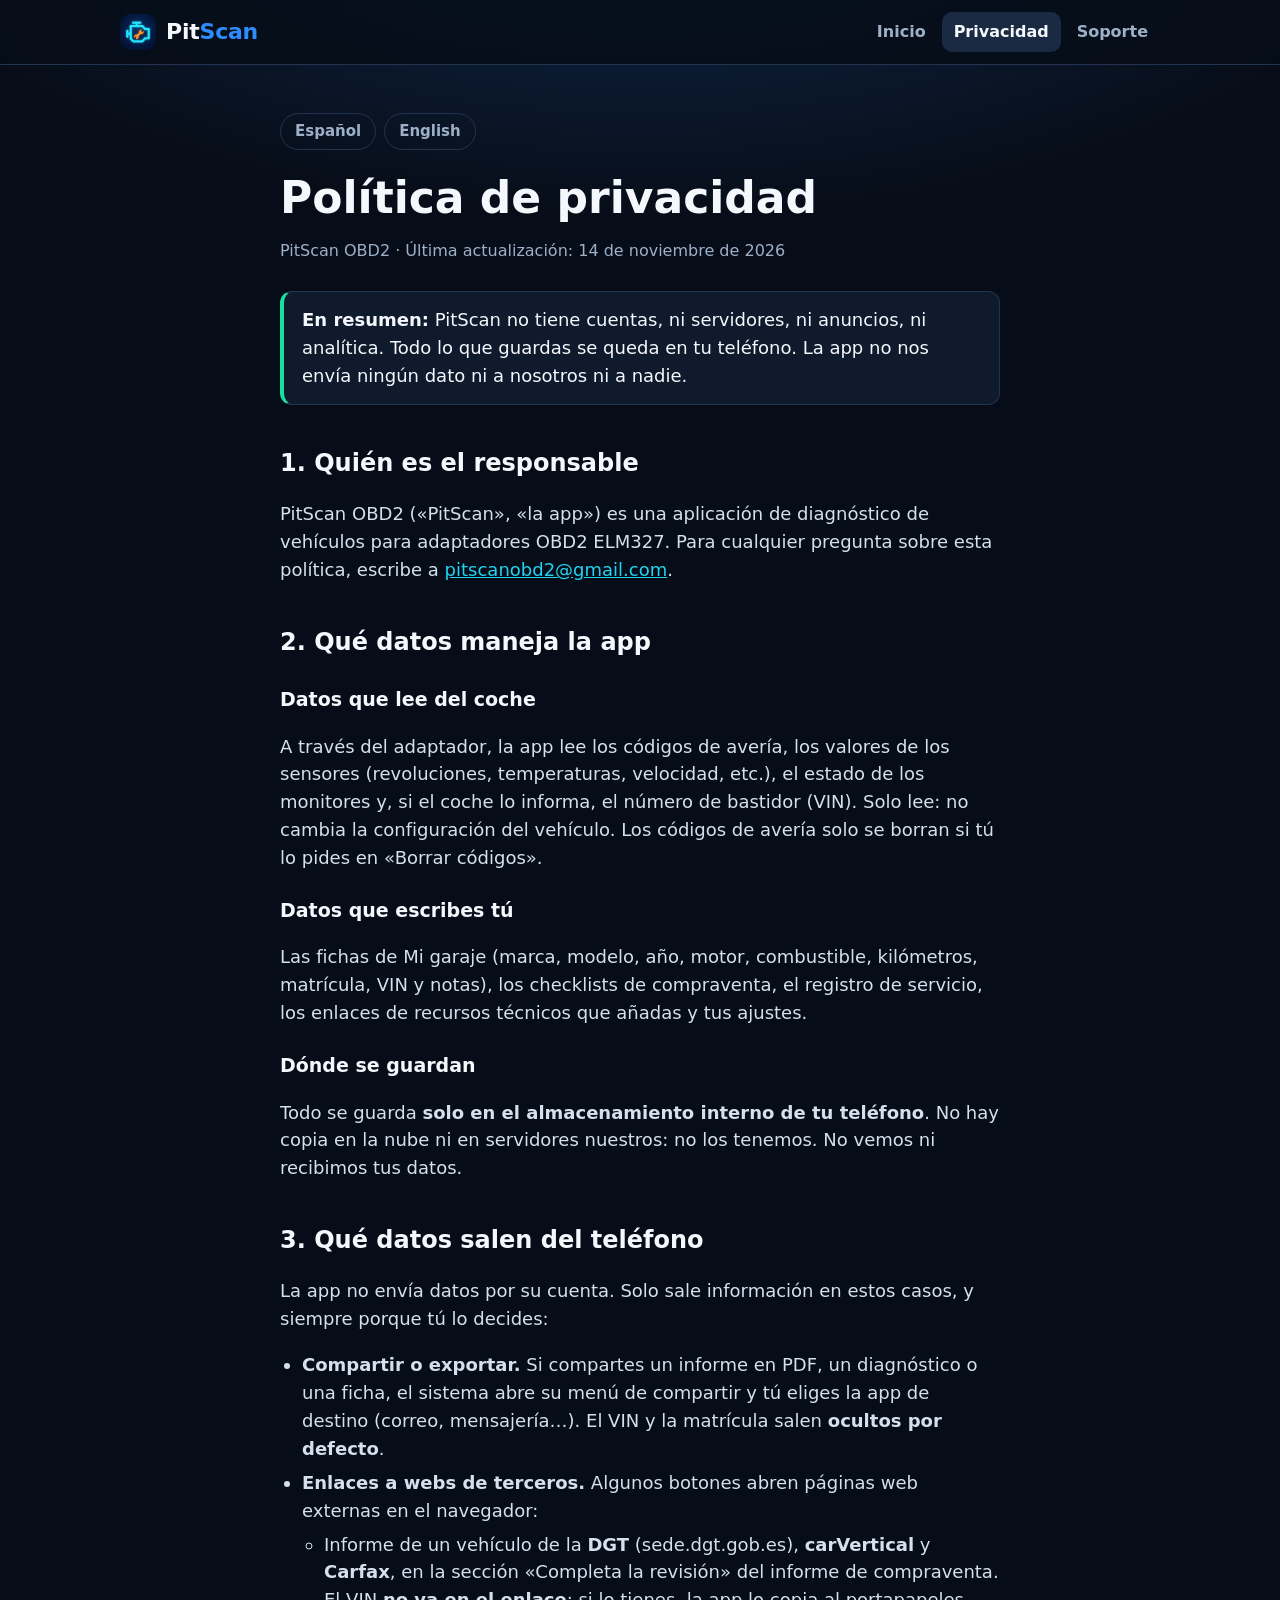
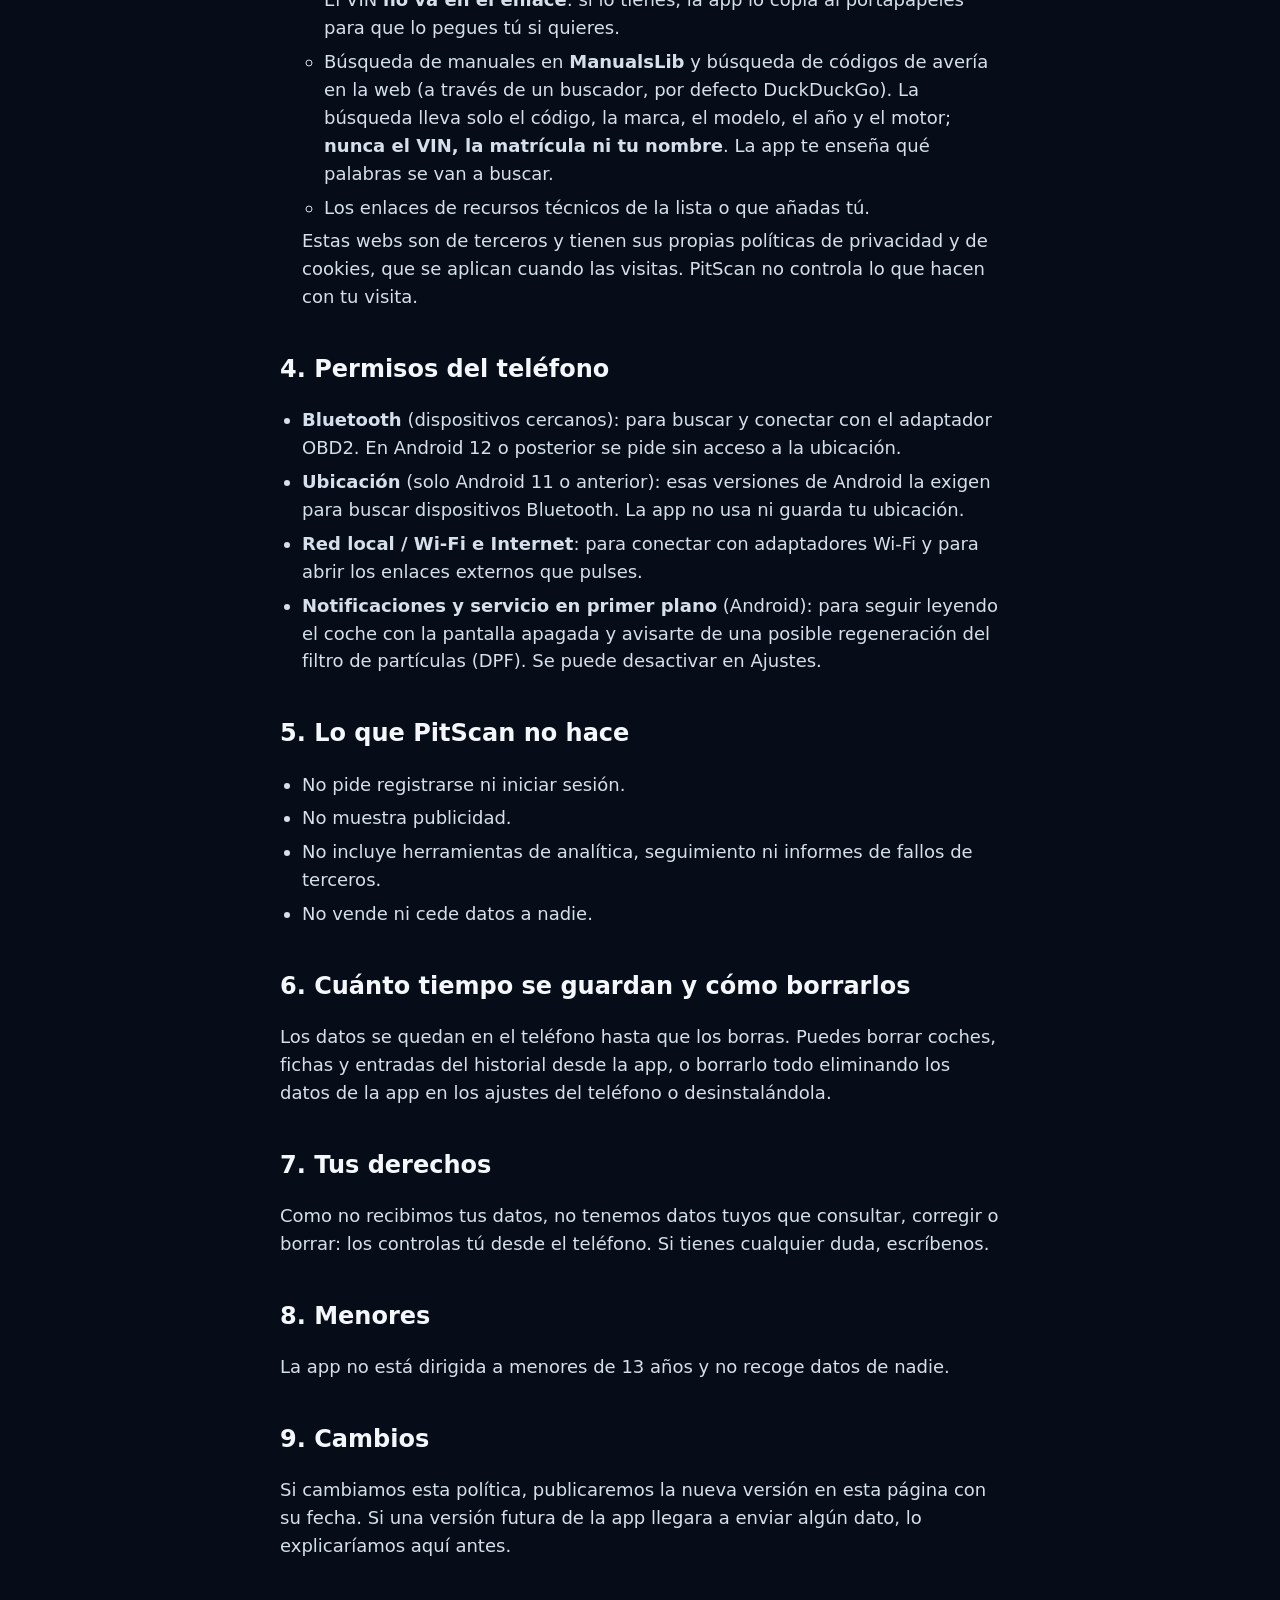
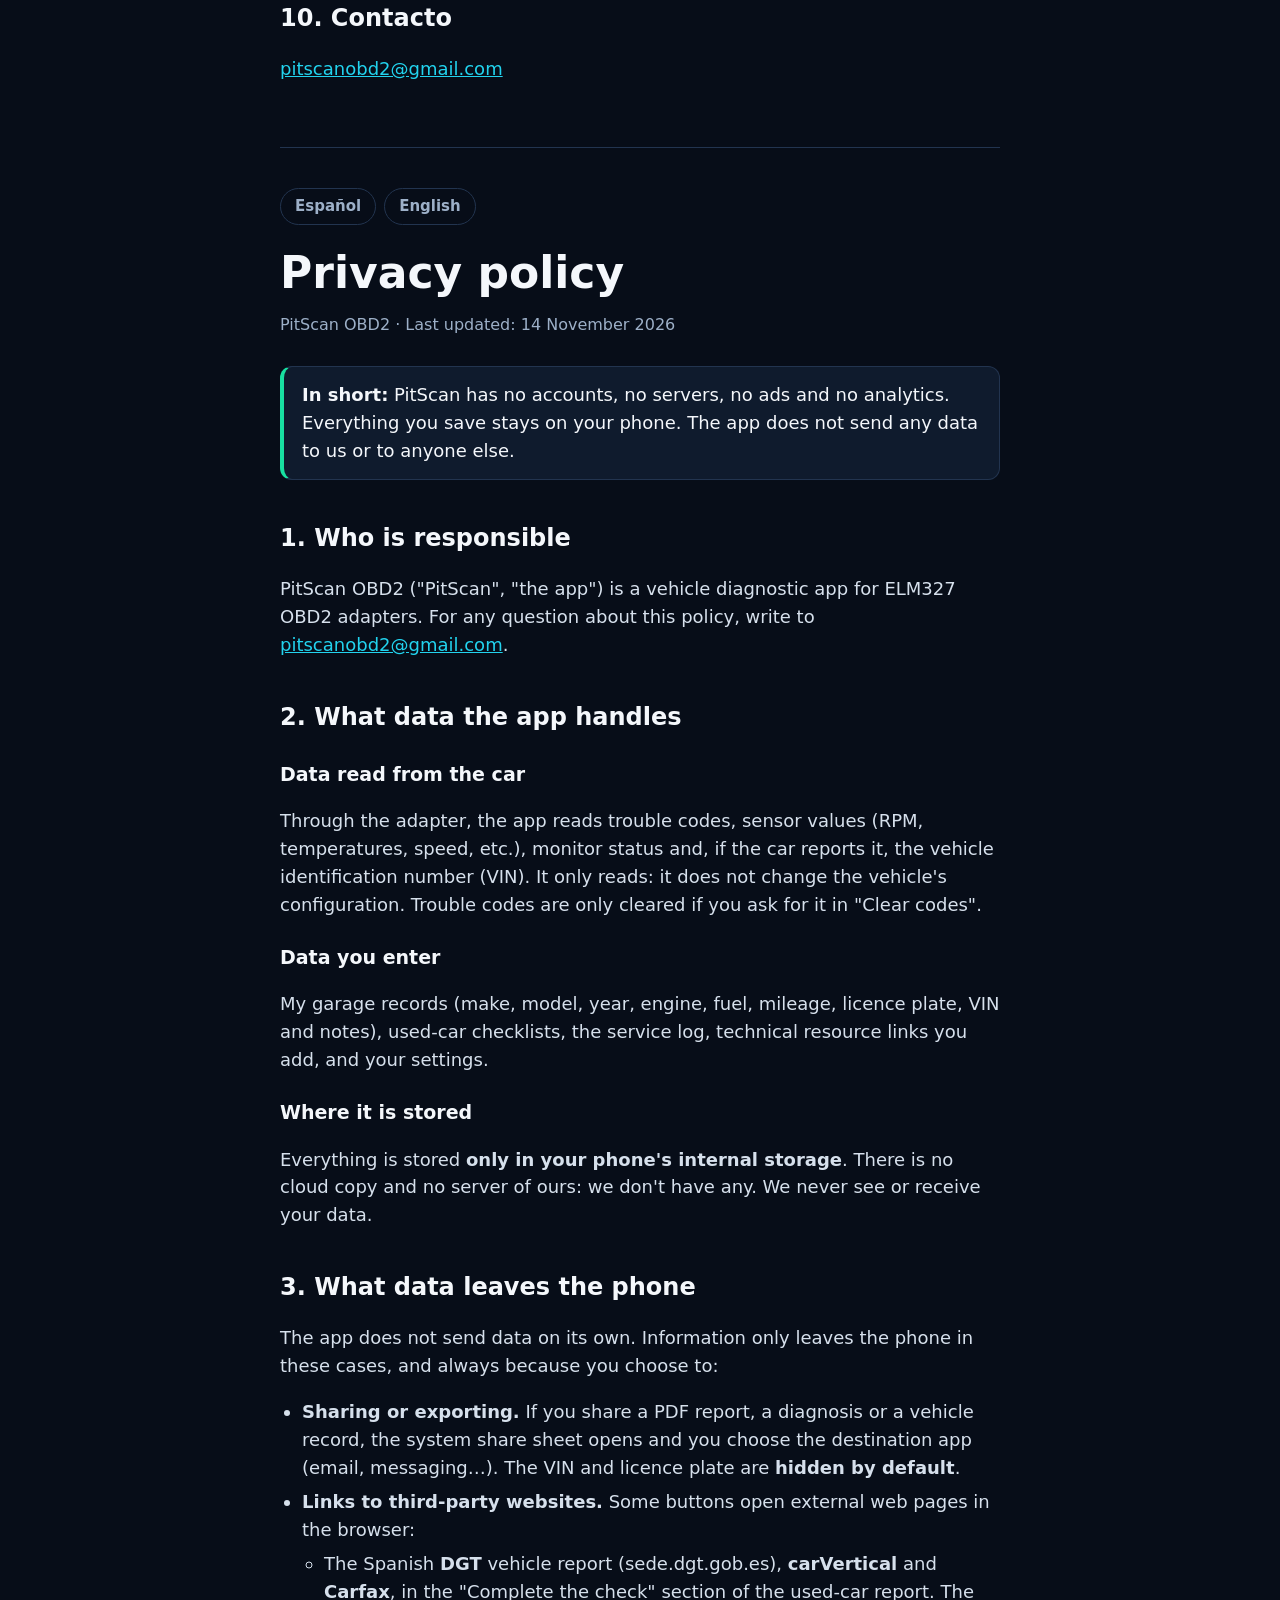
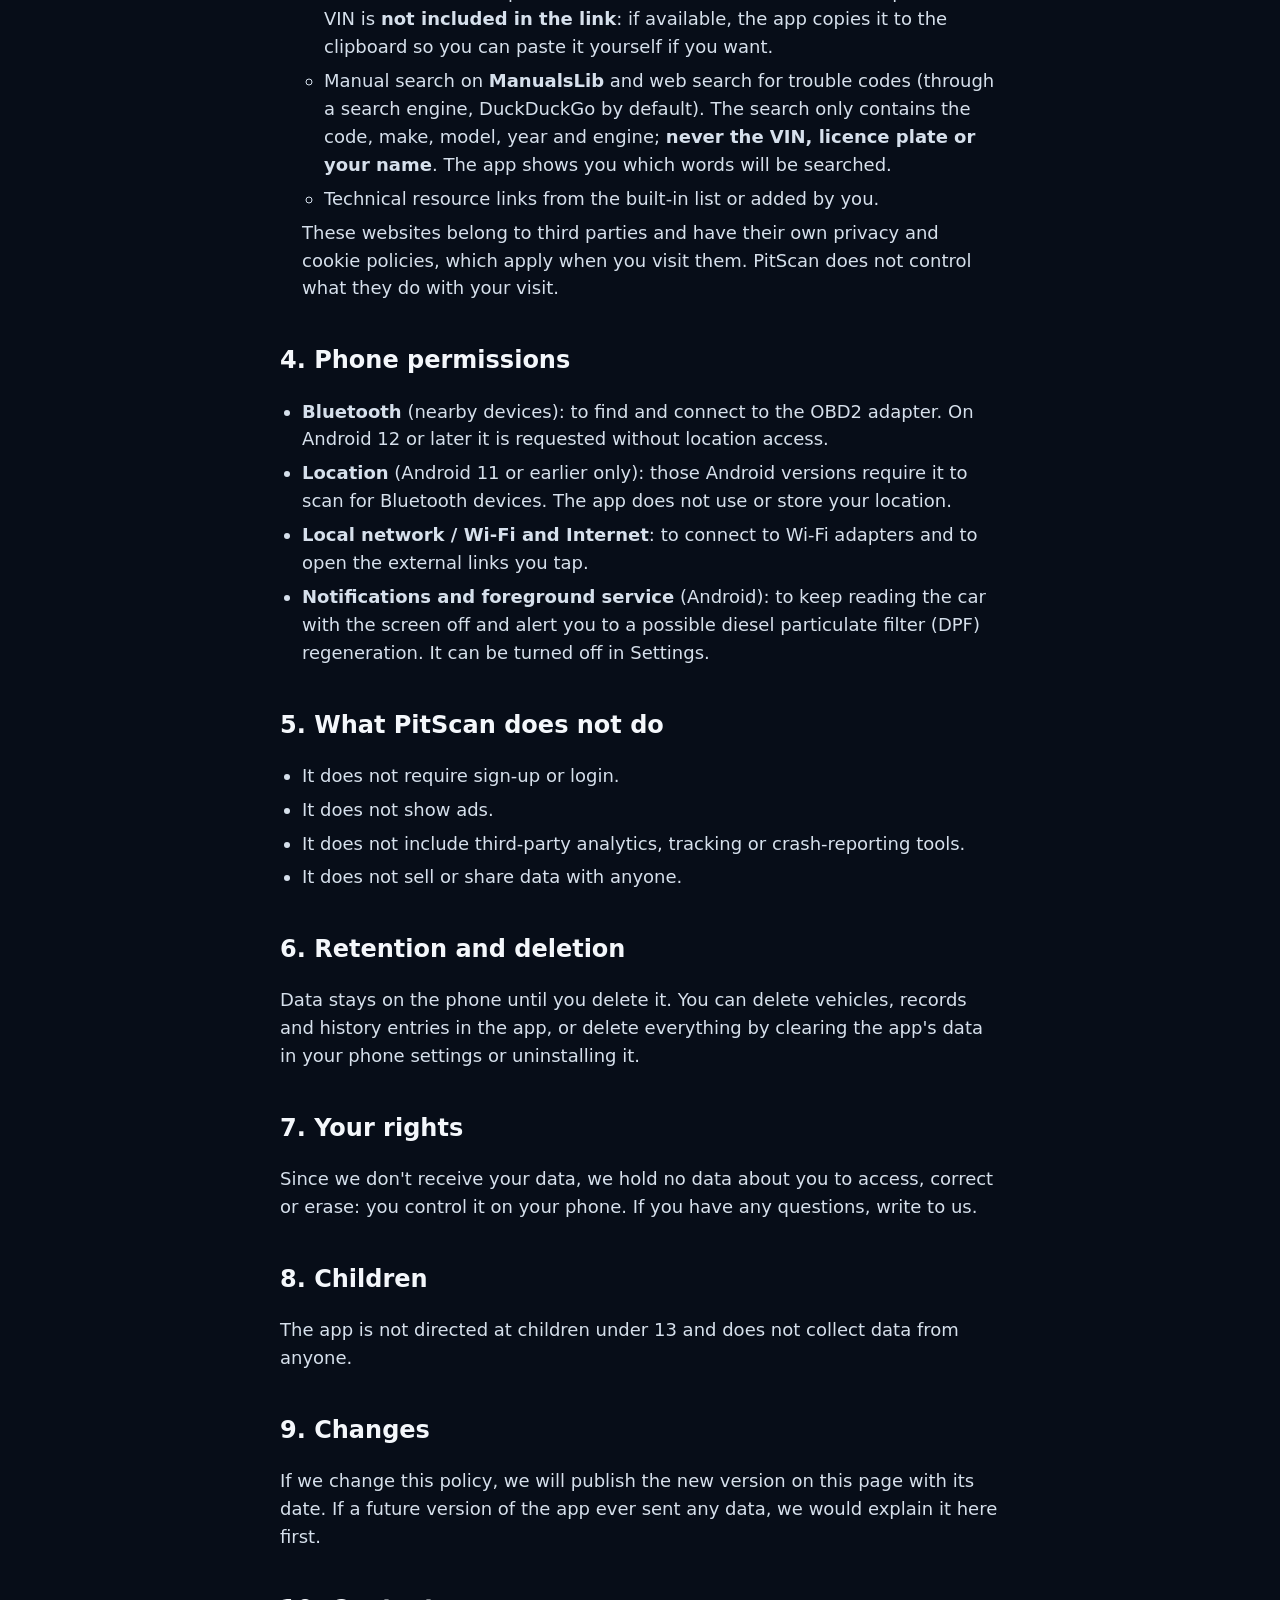
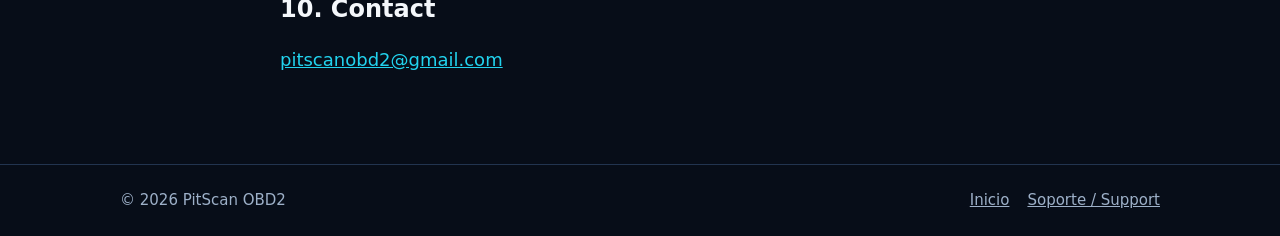
==== privacidad.html @ f24399c0 "Web de PitScan: portada, privacidad y soporte Co-Authored-By: Claude Opus 5.5 <noreply@anthropic.com" ====
<!doctype html>
<html lang="es">
<head>
  <meta charset="utf-8">
  <meta name="viewport" content="width=device-width, initial-scale=1">
  <title>Privacidad — PitScan OBD2</title>
  <meta name="description" content="Política de privacidad de PitScan OBD2 / PitScan OBD2 privacy policy.">
  <meta name="theme-color" content="#070d18">
  <link rel="icon" href="img/favicon.png" type="image/png">
  <link rel="apple-touch-icon" href="img/apple-touch-icon.png">
  <link rel="stylesheet" href="style.css">
</head>
<body>
  <header class="site">
    <div class="wrap">
      <a class="brand" href="index.html"><img src="img/favicon.png" alt="" width="36" height="36"><b>Pit<span>Scan</span></b></a>
      <nav class="site">
        <a href="index.html">Inicio</a>
        <a href="privacidad.html" aria-current="page">Privacidad</a>
        <a href="soporte.html">Soporte</a>
      </nav>
    </div>
  </header>

  <main class="page">
    <!-- ===================== ESPAÑOL ===================== -->
    <section id="es" lang="es">
      <div class="lang-switch"><a href="#es">Español</a><a href="#en">English</a></div>
      <h1>Política de privacidad</h1>
      <p class="meta">PitScan OBD2 · Última actualización: 14 de noviembre de 2026</p>

      <div class="note"><strong>En resumen:</strong> PitScan no tiene cuentas, ni servidores, ni anuncios, ni analítica. Todo lo que guardas se queda en tu teléfono. La app no nos envía ningún dato ni a nosotros ni a nadie.</div>

      <h2>1. Quién es el responsable</h2>
      <p>PitScan OBD2 («PitScan», «la app») es una aplicación de diagnóstico de vehículos para adaptadores OBD2 ELM327. Para cualquier pregunta sobre esta política, escribe a <a href="mailto:pitscanobd2@gmail.com">pitscanobd2@gmail.com</a>.</p>

      <h2>2. Qué datos maneja la app</h2>
      <h3>Datos que lee del coche</h3>
      <p>A través del adaptador, la app lee los códigos de avería, los valores de los sensores (revoluciones, temperaturas, velocidad, etc.), el estado de los monitores y, si el coche lo informa, el número de bastidor (VIN). Solo lee: no cambia la configuración del vehículo. Los códigos de avería solo se borran si tú lo pides en «Borrar códigos».</p>
      <h3>Datos que escribes tú</h3>
      <p>Las fichas de Mi garaje (marca, modelo, año, motor, combustible, kilómetros, matrícula, VIN y notas), los checklists de compraventa, el registro de servicio, los enlaces de recursos técnicos que añadas y tus ajustes.</p>
      <h3>Dónde se guardan</h3>
      <p>Todo se guarda <strong>solo en el almacenamiento interno de tu teléfono</strong>. No hay copia en la nube ni en servidores nuestros: no los tenemos. No vemos ni recibimos tus datos.</p>

      <h2>3. Qué datos salen del teléfono</h2>
      <p>La app no envía datos por su cuenta. Solo sale información en estos casos, y siempre porque tú lo decides:</p>
      <ul>
        <li><strong>Compartir o exportar.</strong> Si compartes un informe en PDF, un diagnóstico o una ficha, el sistema abre su menú de compartir y tú eliges la app de destino (correo, mensajería…). El VIN y la matrícula salen <strong>ocultos por defecto</strong>.</li>
        <li><strong>Enlaces a webs de terceros.</strong> Algunos botones abren páginas web externas en el navegador:
          <ul>
            <li>Informe de un vehículo de la <strong>DGT</strong> (sede.dgt.gob.es), <strong>carVertical</strong> y <strong>Carfax</strong>, en la sección «Completa la revisión» del informe de compraventa. El VIN <strong>no va en el enlace</strong>: si lo tienes, la app lo copia al portapapeles para que lo pegues tú si quieres.</li>
            <li>Búsqueda de manuales en <strong>ManualsLib</strong> y búsqueda de códigos de avería en la web (a través de un buscador, por defecto DuckDuckGo). La búsqueda lleva solo el código, la marca, el modelo, el año y el motor; <strong>nunca el VIN, la matrícula ni tu nombre</strong>. La app te enseña qué palabras se van a buscar.</li>
            <li>Los enlaces de recursos técnicos de la lista o que añadas tú.</li>
          </ul>
          Estas webs son de terceros y tienen sus propias políticas de privacidad y de cookies, que se aplican cuando las visitas. PitScan no controla lo que hacen con tu visita.
        </li>
      </ul>

      <h2>4. Permisos del teléfono</h2>
      <ul>
        <li><strong>Bluetooth</strong> (dispositivos cercanos): para buscar y conectar con el adaptador OBD2. En Android 12 o posterior se pide sin acceso a la ubicación.</li>
        <li><strong>Ubicación</strong> (solo Android 11 o anterior): esas versiones de Android la exigen para buscar dispositivos Bluetooth. La app no usa ni guarda tu ubicación.</li>
        <li><strong>Red local / Wi-Fi e Internet</strong>: para conectar con adaptadores Wi-Fi y para abrir los enlaces externos que pulses.</li>
        <li><strong>Notificaciones y servicio en primer plano</strong> (Android): para seguir leyendo el coche con la pantalla apagada y avisarte de una posible regeneración del filtro de partículas (DPF). Se puede desactivar en Ajustes.</li>
      </ul>

      <h2>5. Lo que PitScan no hace</h2>
      <ul>
        <li>No pide registrarse ni iniciar sesión.</li>
        <li>No muestra publicidad.</li>
        <li>No incluye herramientas de analítica, seguimiento ni informes de fallos de terceros.</li>
        <li>No vende ni cede datos a nadie.</li>
      </ul>

      <h2>6. Cuánto tiempo se guardan y cómo borrarlos</h2>
      <p>Los datos se quedan en el teléfono hasta que los borras. Puedes borrar coches, fichas y entradas del historial desde la app, o borrarlo todo eliminando los datos de la app en los ajustes del teléfono o desinstalándola.</p>

      <h2>7. Tus derechos</h2>
      <p>Como no recibimos tus datos, no tenemos datos tuyos que consultar, corregir o borrar: los controlas tú desde el teléfono. Si tienes cualquier duda, escríbenos.</p>

      <h2>8. Menores</h2>
      <p>La app no está dirigida a menores de 13 años y no recoge datos de nadie.</p>

      <h2>9. Cambios</h2>
      <p>Si cambiamos esta política, publicaremos la nueva versión en esta página con su fecha. Si una versión futura de la app llegara a enviar algún dato, lo explicaríamos aquí antes.</p>

      <h2>10. Contacto</h2>
      <p><a href="mailto:pitscanobd2@gmail.com">pitscanobd2@gmail.com</a></p>
    </section>

    <hr class="sep">

    <!-- ===================== ENGLISH ===================== -->
    <section id="en" lang="en">
      <div class="lang-switch"><a href="#es">Español</a><a href="#en">English</a></div>
      <h1>Privacy policy</h1>
      <p class="meta">PitScan OBD2 · Last updated: 14 November 2026</p>

      <div class="note"><strong>In short:</strong> PitScan has no accounts, no servers, no ads and no analytics. Everything you save stays on your phone. The app does not send any data to us or to anyone else.</div>

      <h2>1. Who is responsible</h2>
      <p>PitScan OBD2 ("PitScan", "the app") is a vehicle diagnostic app for ELM327 OBD2 adapters. For any question about this policy, write to <a href="mailto:pitscanobd2@gmail.com">pitscanobd2@gmail.com</a>.</p>

      <h2>2. What data the app handles</h2>
      <h3>Data read from the car</h3>
      <p>Through the adapter, the app reads trouble codes, sensor values (RPM, temperatures, speed, etc.), monitor status and, if the car reports it, the vehicle identification number (VIN). It only reads: it does not change the vehicle's configuration. Trouble codes are only cleared if you ask for it in "Clear codes".</p>
      <h3>Data you enter</h3>
      <p>My garage records (make, model, year, engine, fuel, mileage, licence plate, VIN and notes), used-car checklists, the service log, technical resource links you add, and your settings.</p>
      <h3>Where it is stored</h3>
      <p>Everything is stored <strong>only in your phone's internal storage</strong>. There is no cloud copy and no server of ours: we don't have any. We never see or receive your data.</p>

      <h2>3. What data leaves the phone</h2>
      <p>The app does not send data on its own. Information only leaves the phone in these cases, and always because you choose to:</p>
      <ul>
        <li><strong>Sharing or exporting.</strong> If you share a PDF report, a diagnosis or a vehicle record, the system share sheet opens and you choose the destination app (email, messaging…). The VIN and licence plate are <strong>hidden by default</strong>.</li>
        <li><strong>Links to third-party websites.</strong> Some buttons open external web pages in the browser:
          <ul>
            <li>The Spanish <strong>DGT</strong> vehicle report (sede.dgt.gob.es), <strong>carVertical</strong> and <strong>Carfax</strong>, in the "Complete the check" section of the used-car report. The VIN is <strong>not included in the link</strong>: if available, the app copies it to the clipboard so you can paste it yourself if you want.</li>
            <li>Manual search on <strong>ManualsLib</strong> and web search for trouble codes (through a search engine, DuckDuckGo by default). The search only contains the code, make, model, year and engine; <strong>never the VIN, licence plate or your name</strong>. The app shows you which words will be searched.</li>
            <li>Technical resource links from the built-in list or added by you.</li>
          </ul>
          These websites belong to third parties and have their own privacy and cookie policies, which apply when you visit them. PitScan does not control what they do with your visit.
        </li>
      </ul>

      <h2>4. Phone permissions</h2>
      <ul>
        <li><strong>Bluetooth</strong> (nearby devices): to find and connect to the OBD2 adapter. On Android 12 or later it is requested without location access.</li>
        <li><strong>Location</strong> (Android 11 or earlier only): those Android versions require it to scan for Bluetooth devices. The app does not use or store your location.</li>
        <li><strong>Local network / Wi-Fi and Internet</strong>: to connect to Wi-Fi adapters and to open the external links you tap.</li>
        <li><strong>Notifications and foreground service</strong> (Android): to keep reading the car with the screen off and alert you to a possible diesel particulate filter (DPF) regeneration. It can be turned off in Settings.</li>
      </ul>

      <h2>5. What PitScan does not do</h2>
      <ul>
        <li>It does not require sign-up or login.</li>
        <li>It does not show ads.</li>
        <li>It does not include third-party analytics, tracking or crash-reporting tools.</li>
        <li>It does not sell or share data with anyone.</li>
      </ul>

      <h2>6. Retention and deletion</h2>
      <p>Data stays on the phone until you delete it. You can delete vehicles, records and history entries in the app, or delete everything by clearing the app's data in your phone settings or uninstalling it.</p>

      <h2>7. Your rights</h2>
      <p>Since we don't receive your data, we hold no data about you to access, correct or erase: you control it on your phone. If you have any questions, write to us.</p>

      <h2>8. Children</h2>
      <p>The app is not directed at children under 13 and does not collect data from anyone.</p>

      <h2>9. Changes</h2>
      <p>If we change this policy, we will publish the new version on this page with its date. If a future version of the app ever sent any data, we would explain it here first.</p>

      <h2>10. Contact</h2>
      <p><a href="mailto:pitscanobd2@gmail.com">pitscanobd2@gmail.com</a></p>
    </section>
  </main>

  <footer class="site">
    <div class="wrap">
      <span>© 2026 PitScan OBD2</span>
      <nav><a href="index.html">Inicio</a><a href="soporte.html">Soporte / Support</a></nav>
    </div>
  </footer>
</body>
</html>
---- style.css ----
/* PitScan — colores de la app (lib/theme.dart) */
:root {
  --bg: #070d18;
  --bg-top: #0c1729;
  --surface: #0f1b2d;
  --surface-high: #1a2a42;
  --border: #22344f;
  --blue: #2f8cff;
  --cyan: #22d3ee;
  --orange: #ff8a3d;
  --green: #18e0a1;
  --amber: #ffc233;
  --text: #f4f7fb;
  --text-dim: #9db0c8;
  --radius: 20px;
  --max: 1080px;
}

* { box-sizing: border-box; }

html { -webkit-text-size-adjust: 100%; }

body {
  margin: 0;
  background: radial-gradient(1200px 600px at 50% -200px, #12305a 0%, transparent 70%), var(--bg);
  background-color: var(--bg);
  color: var(--text);
  font-family: system-ui, -apple-system, "Segoe UI", Roboto, "Helvetica Neue", Arial, sans-serif;
  font-size: 18px;
  line-height: 1.55;
}

a { color: var(--cyan); }
a:hover { color: var(--text); }

.wrap { max-width: var(--max); margin: 0 auto; padding: 0 20px; }

/* Cabecera */
header.site {
  border-bottom: 1px solid var(--border);
  background: rgba(7, 13, 24, 0.85);
  backdrop-filter: blur(8px);
  position: sticky; top: 0; z-index: 10;
}
header.site .wrap {
  display: flex; align-items: center; justify-content: space-between;
  gap: 16px; min-height: 64px; flex-wrap: wrap;
}
.brand {
  display: flex; align-items: center; gap: 10px;
  text-decoration: none; color: var(--text);
  font-weight: 800; font-size: 22px; letter-spacing: -0.01em;
}
.brand img { width: 36px; height: 36px; border-radius: 9px; }
.brand b span { color: var(--blue); }
.brand b { font-weight: 800; }
nav.site { display: flex; gap: 4px; flex-wrap: wrap; }
nav.site a {
  color: var(--text-dim); text-decoration: none; font-size: 16px; font-weight: 600;
  padding: 8px 12px; border-radius: 10px;
}
nav.site a:hover, nav.site a[aria-current="page"] { color: var(--text); background: var(--surface-high); }

/* Portada */
.hero { text-align: center; padding: 48px 0 40px; }
.hero .logo-title { margin: 0 0 14px; line-height: 0; }
.hero .logo {
  width: min(340px, 80vw); height: auto; border-radius: 28px;
  box-shadow: 0 0 80px rgba(47, 140, 255, 0.35), 0 16px 40px rgba(0, 0, 0, 0.55);
}
.hero h1 { font-size: clamp(40px, 7vw, 64px); line-height: 1.05; margin: 28px 0 6px; letter-spacing: -0.02em; }
.hero h1 span { color: var(--blue); }
.hero .tag {
  font-size: 13px; letter-spacing: 0.18em; text-transform: uppercase; color: var(--text-dim); margin: 0 0 22px;
}
.hero .lead { font-size: clamp(20px, 2.6vw, 24px); color: var(--text); max-width: 680px; margin: 0 auto 32px; }
.hero .lead em { color: var(--cyan); font-style: normal; }

.play-btn {
  display: inline-flex; align-items: center; gap: 12px;
  padding: 14px 26px; border-radius: 16px;
  background: var(--surface); border: 1px solid var(--border);
  color: var(--text-dim); font-size: 18px; font-weight: 700;
  cursor: not-allowed; user-select: none;
}
.play-btn svg { width: 26px; height: 26px; flex: none; }
.play-btn small { display: block; font-size: 12px; font-weight: 600; letter-spacing: 0.08em; text-transform: uppercase; color: var(--amber); }
.play-btn .txt { text-align: left; line-height: 1.2; }

/* Capturas */
.shots {
  display: grid; grid-template-columns: repeat(4, 1fr); gap: 20px;
  padding: 24px 0 56px;
}
.shot { margin: 0; text-align: center; }
.phone {
  aspect-ratio: 1080 / 1654;
  border-radius: 26px; overflow: hidden;
  border: 6px solid #1b2638;
  background: var(--surface);
  box-shadow: 0 20px 40px rgba(0, 0, 0, 0.45);
}
.phone img { width: 100%; height: 100%; object-fit: cover; object-position: top; display: block; }
.phone img.fit { object-fit: contain; background: #0c1626; }
.phone.pending {
  display: flex; align-items: center; justify-content: center; padding: 16px;
  color: var(--text-dim); font-size: 14px; border-style: dashed;
}
.shot figcaption { margin-top: 12px; font-weight: 700; font-size: 17px; }
.shot figcaption small { display: block; font-weight: 400; color: var(--text-dim); font-size: 15px; }

/* Funciones */
.features {
  display: grid; grid-template-columns: repeat(3, 1fr); gap: 16px; padding-bottom: 64px;
}
.card {
  background: linear-gradient(180deg, var(--surface-high), var(--surface));
  border: 1px solid var(--border); border-radius: var(--radius); padding: 22px;
}
.card h3 { margin: 0 0 6px; font-size: 19px; }
.card p { margin: 0; color: var(--text-dim); font-size: 16px; }
.card .dot { display: inline-block; width: 10px; height: 10px; border-radius: 50%; margin-right: 8px; vertical-align: 1px; }

/* Páginas de texto */
.page { max-width: 760px; margin: 0 auto; padding: 48px 20px 72px; }
.page h1 { font-size: clamp(32px, 5vw, 44px); line-height: 1.1; margin: 0 0 8px; }
.page h2 { font-size: 24px; margin: 40px 0 10px; }
.page h3 { font-size: 19px; margin: 24px 0 6px; }
.page p, .page li { color: #d6e0ec; }
.page .meta { color: var(--text-dim); font-size: 16px; margin-bottom: 28px; }
.page ul { padding-left: 22px; }
.page li { margin: 6px 0; }
.lang-switch { display: flex; gap: 8px; margin: 0 0 24px; }
.lang-switch a {
  padding: 6px 14px; border-radius: 999px; border: 1px solid var(--border);
  text-decoration: none; color: var(--text-dim); font-size: 15px; font-weight: 600;
}
.lang-switch a:hover { color: var(--text); background: var(--surface-high); }
.note {
  background: var(--surface); border: 1px solid var(--border); border-left: 4px solid var(--green);
  border-radius: 12px; padding: 14px 18px; margin: 20px 0;
}
hr.sep { border: 0; border-top: 1px solid var(--border); margin: 64px 0 40px; }

.mail {
  display: inline-flex; align-items: center; gap: 10px;
  font-size: clamp(18px, 3.5vw, 24px); font-weight: 700;
  padding: 16px 22px; border-radius: 16px;
  background: var(--surface-high); border: 1px solid var(--blue);
  text-decoration: none; color: var(--text); word-break: break-all;
}
.mail:hover { background: #22385a; color: var(--text); }

/* Pie */
footer.site { border-top: 1px solid var(--border); color: var(--text-dim); font-size: 15px; }
footer.site .wrap { display: flex; justify-content: space-between; gap: 16px; flex-wrap: wrap; padding: 24px 20px; }
footer.site a { color: var(--text-dim); }
footer.site nav { display: flex; gap: 18px; flex-wrap: wrap; }

@media (max-width: 860px) {
  .shots { grid-template-columns: repeat(2, 1fr); }
  .features { grid-template-columns: 1fr; }
}
@media (max-width: 480px) {
  body { font-size: 17px; }
  .wrap { padding: 0 16px; }
  .hero { padding-top: 40px; }
  .shots { gap: 14px; }
  .phone { border-width: 4px; border-radius: 18px; }
  nav.site a { padding: 6px 8px; font-size: 15px; }
}
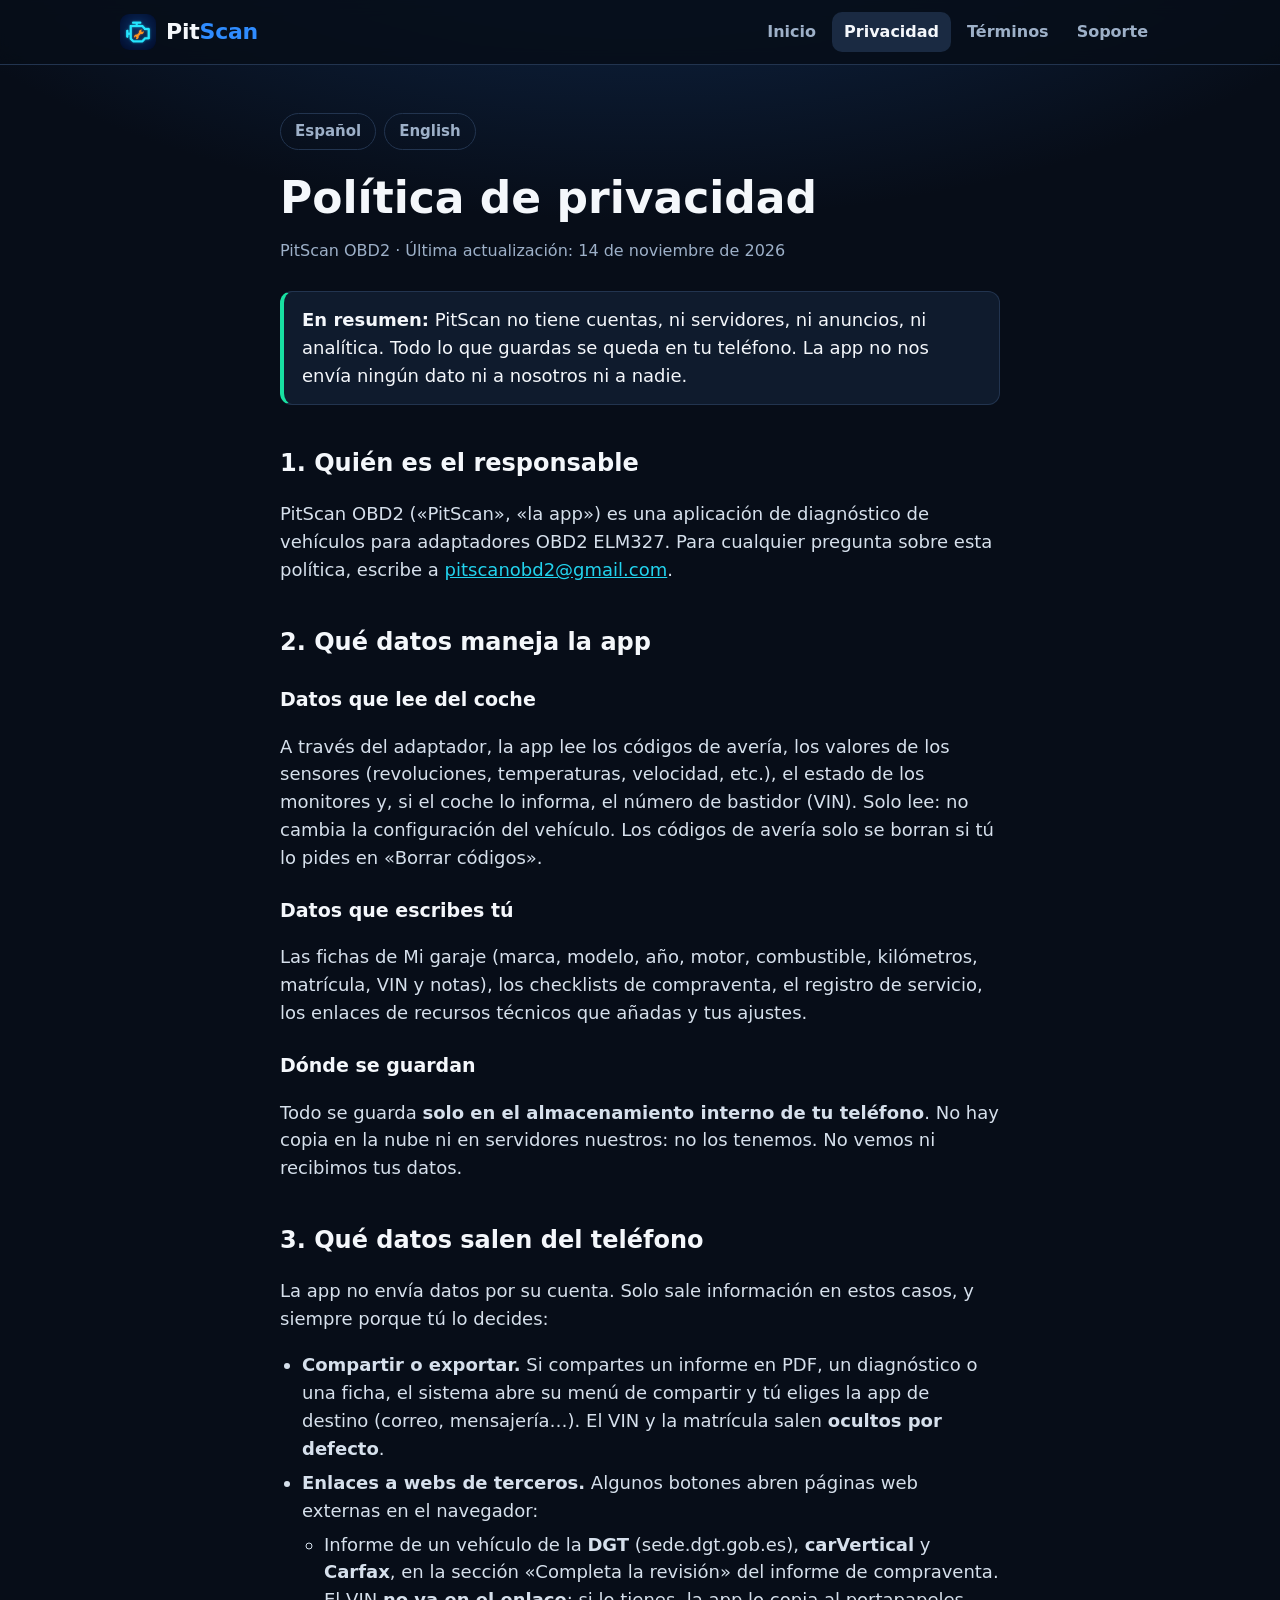
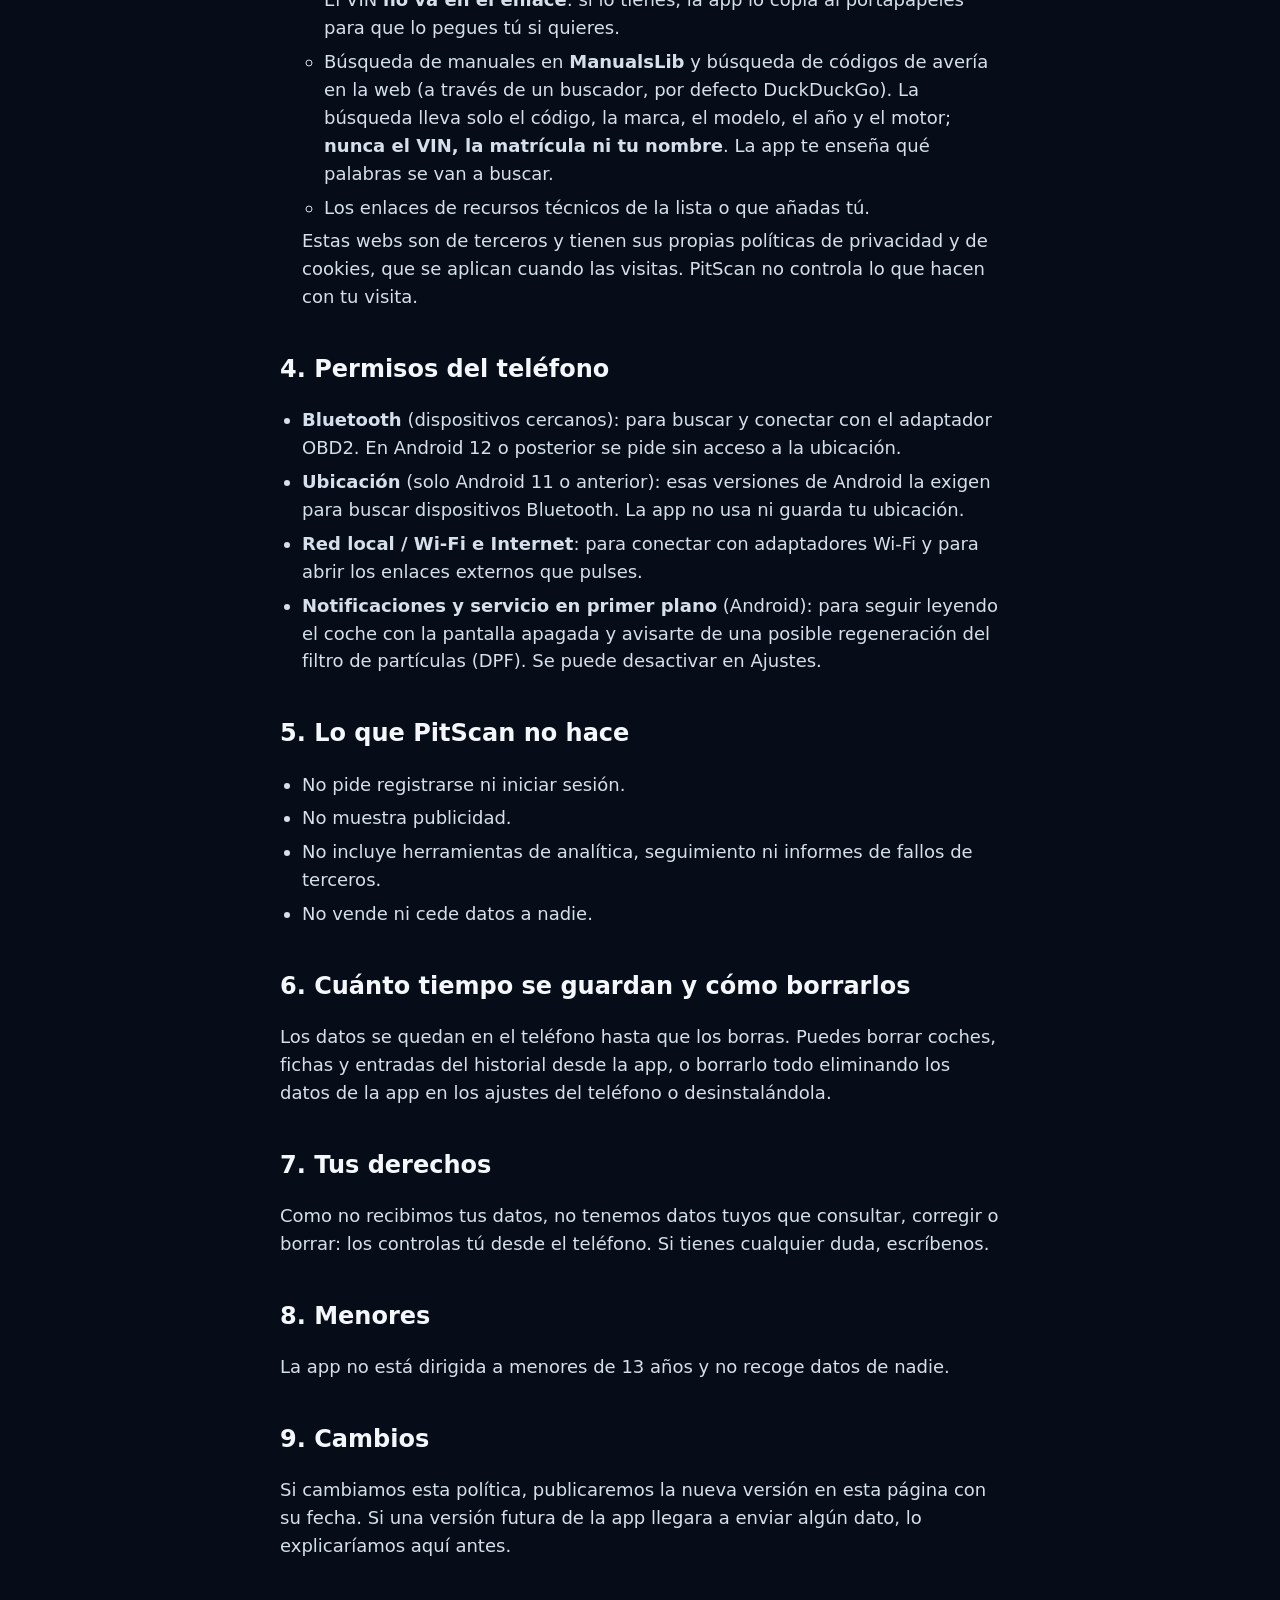
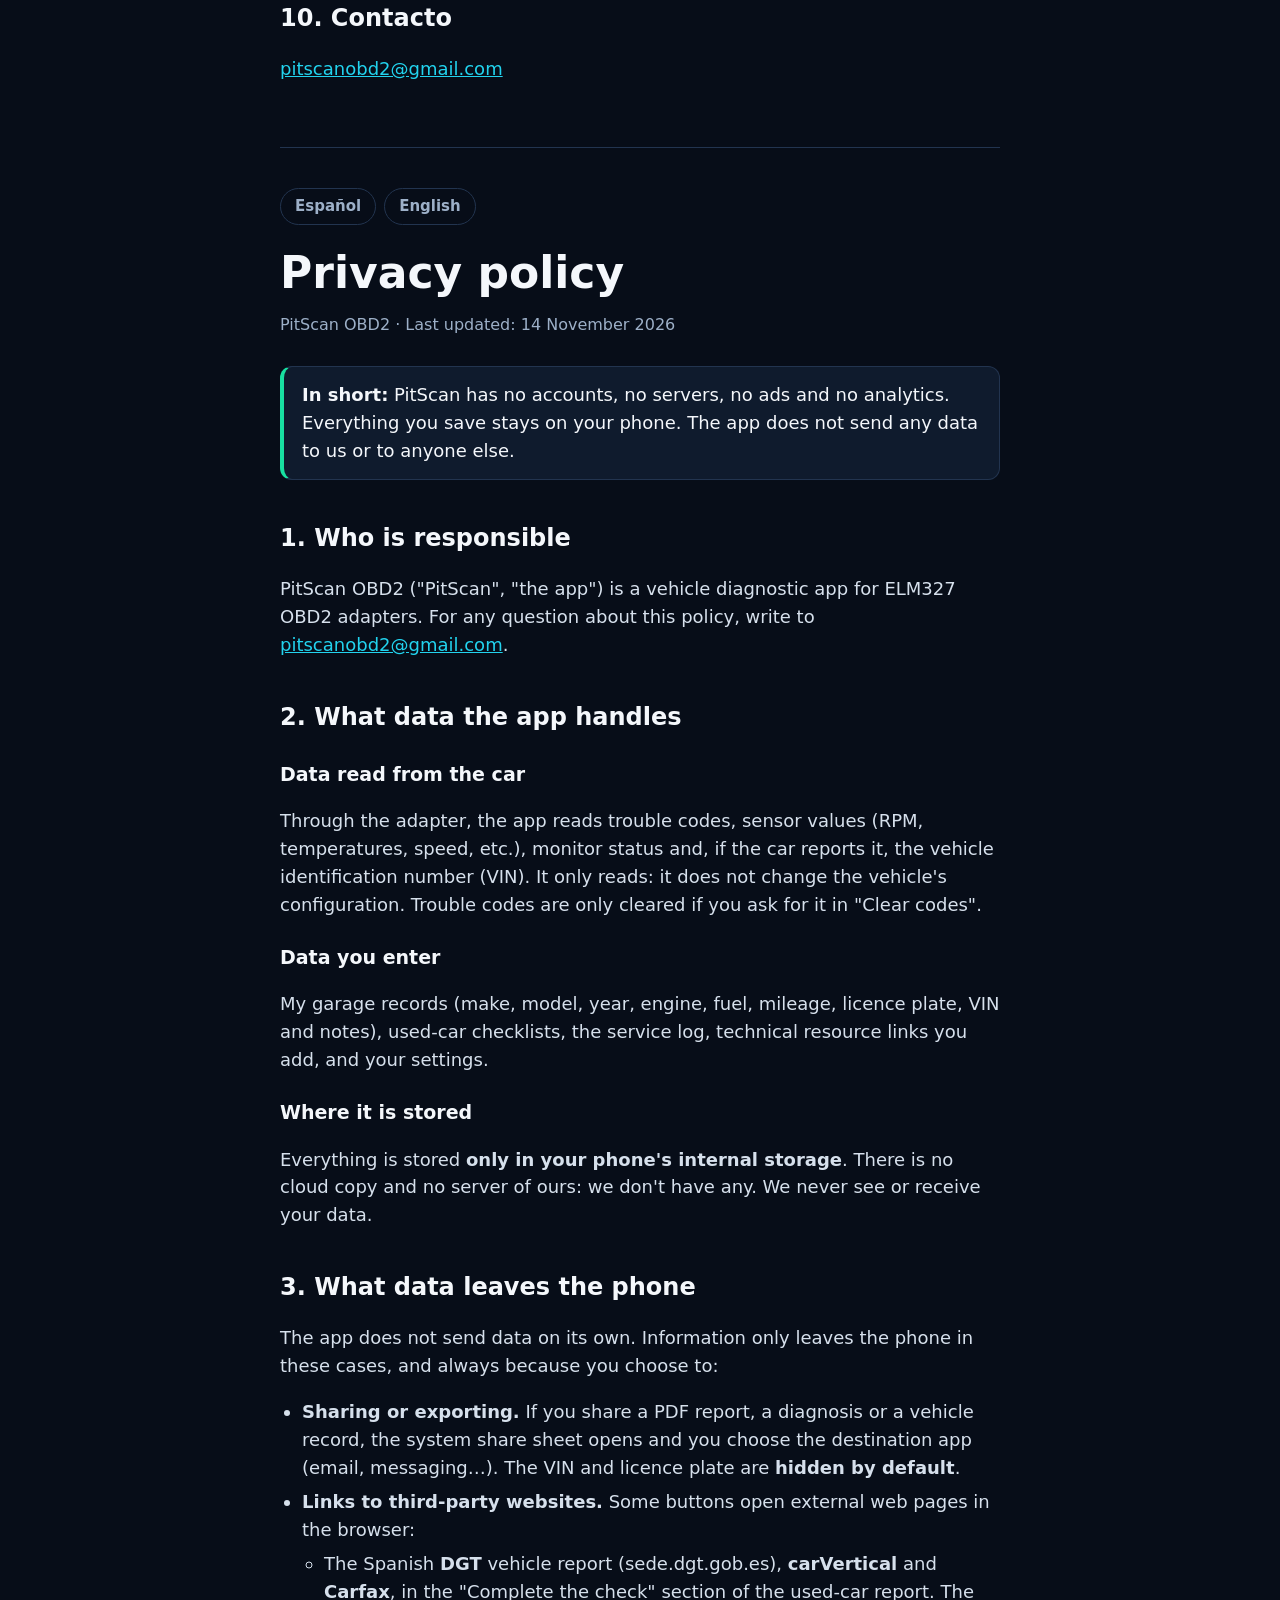
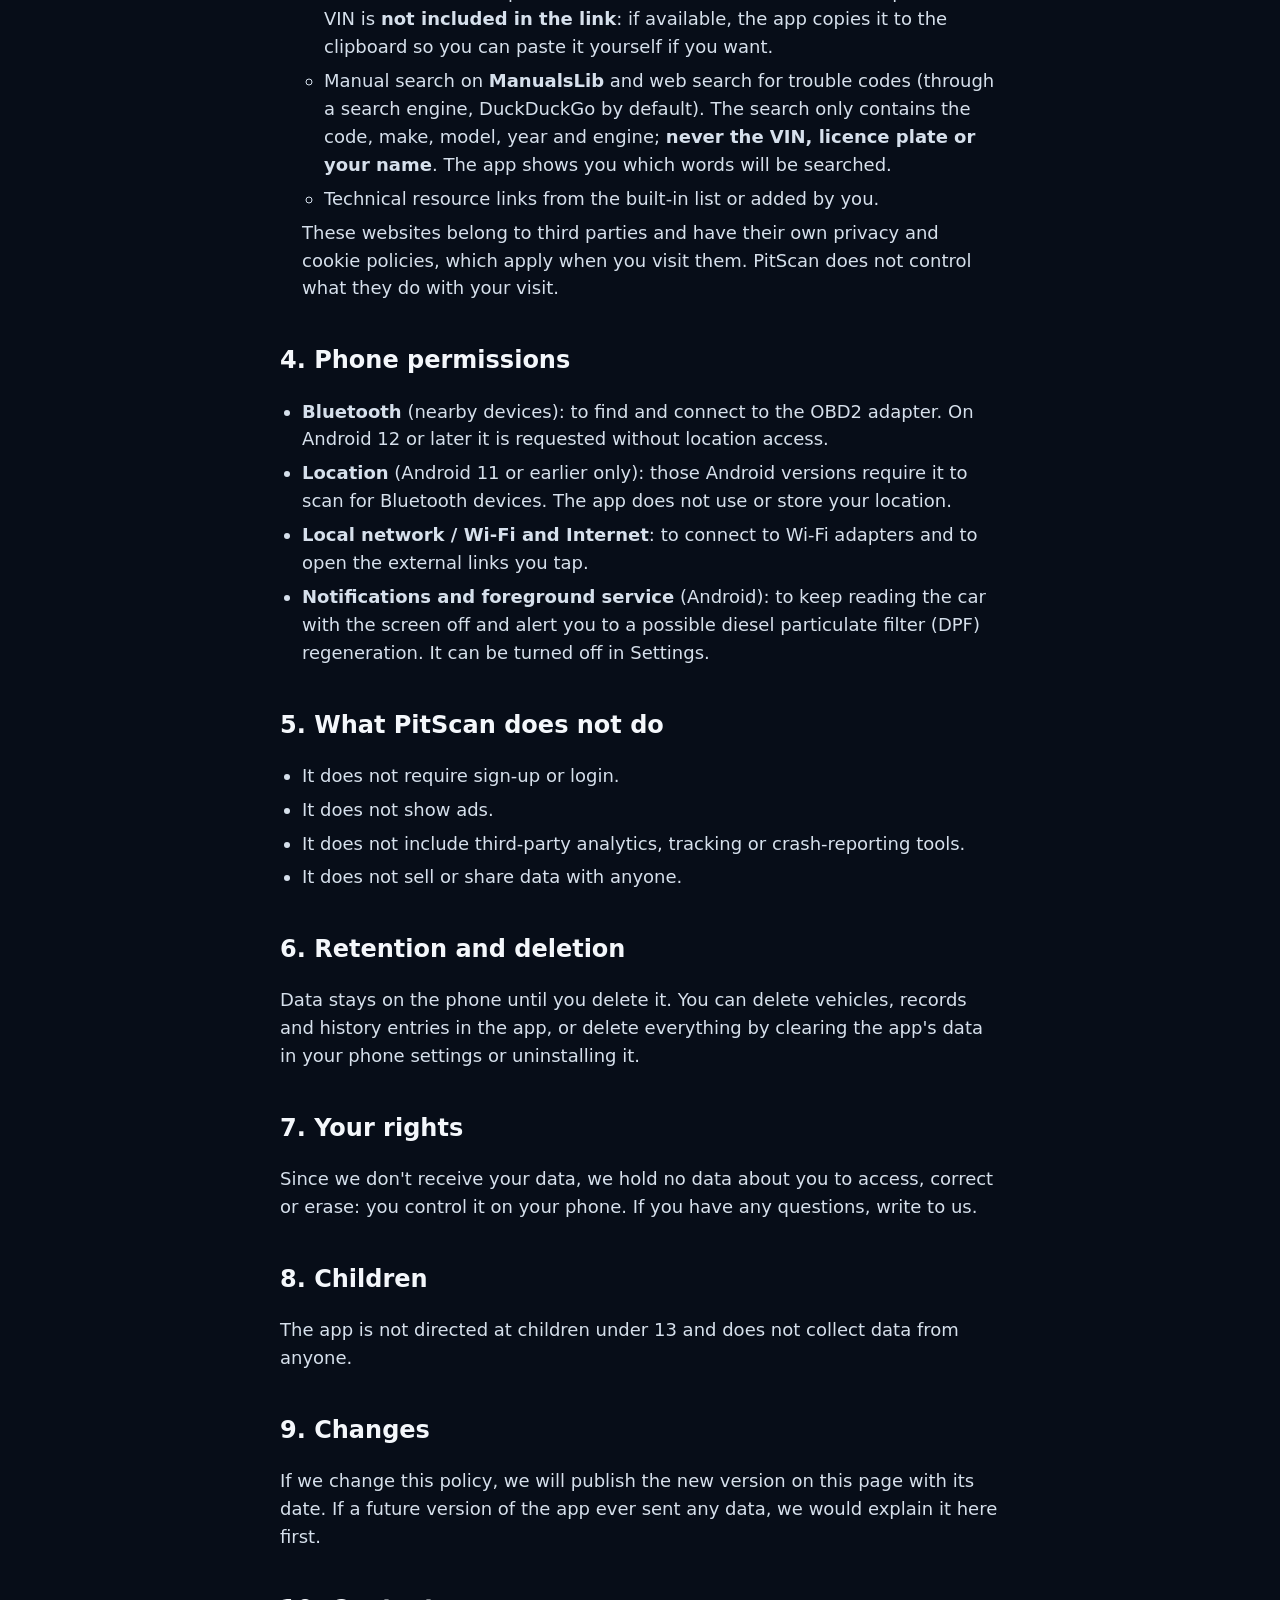
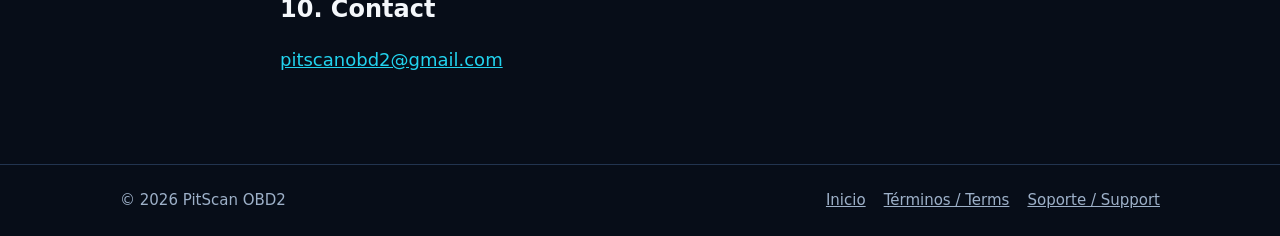
==== commit df8b0b41: "Términos del servicio (español e inglés) - terminos.html: qué es PitScan (solo lectura, sin garantía" ====
--- a/privacidad.html
+++ b/privacidad.html
@@ -17,6 +17,7 @@
       <nav class="site">
         <a href="index.html">Inicio</a>
         <a href="privacidad.html" aria-current="page">Privacidad</a>
+        <a href="terminos.html">Términos</a>
         <a href="soporte.html">Soporte</a>
       </nav>
     </div>
@@ -159,7 +160,7 @@
   <footer class="site">
     <div class="wrap">
       <span>© 2026 PitScan OBD2</span>
-      <nav><a href="index.html">Inicio</a><a href="soporte.html">Soporte / Support</a></nav>
+      <nav><a href="index.html">Inicio</a><a href="terminos.html">Términos / Terms</a><a href="soporte.html">Soporte / Support</a></nav>
     </div>
   </footer>
 </body>
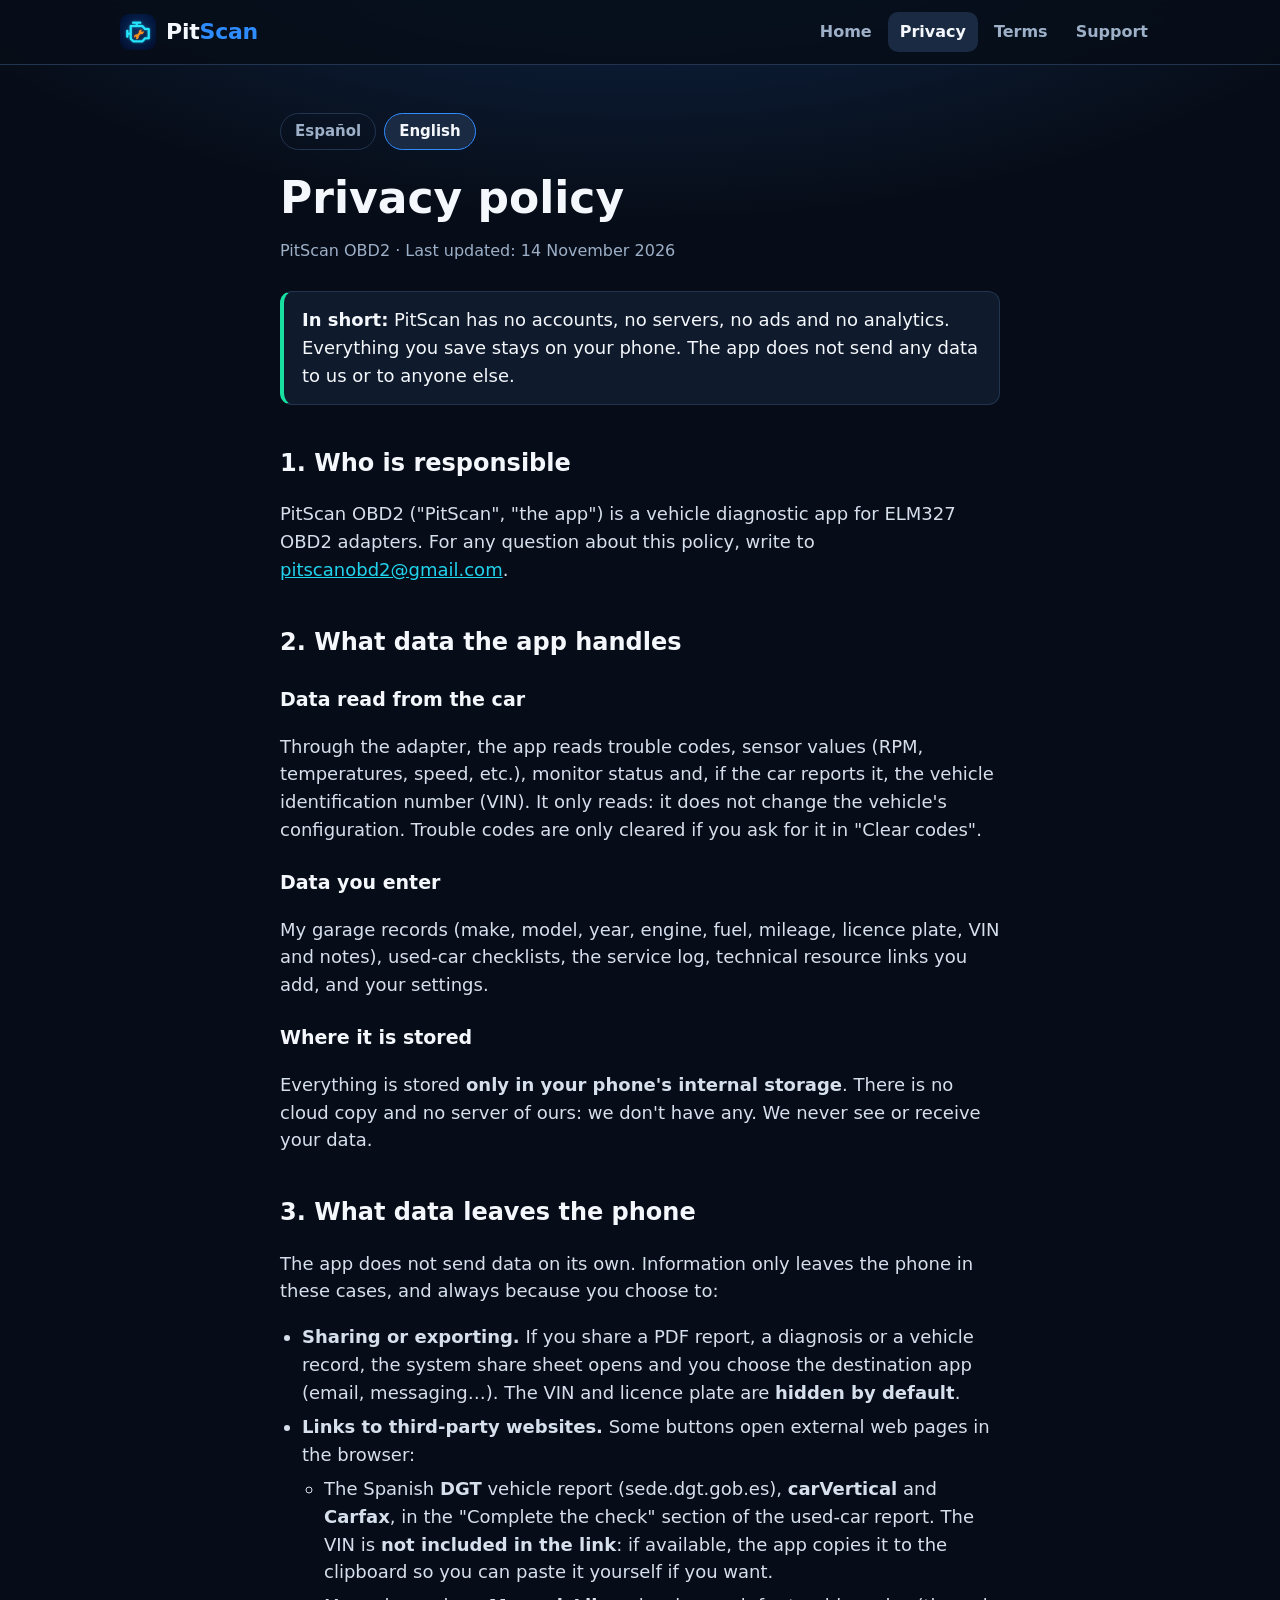
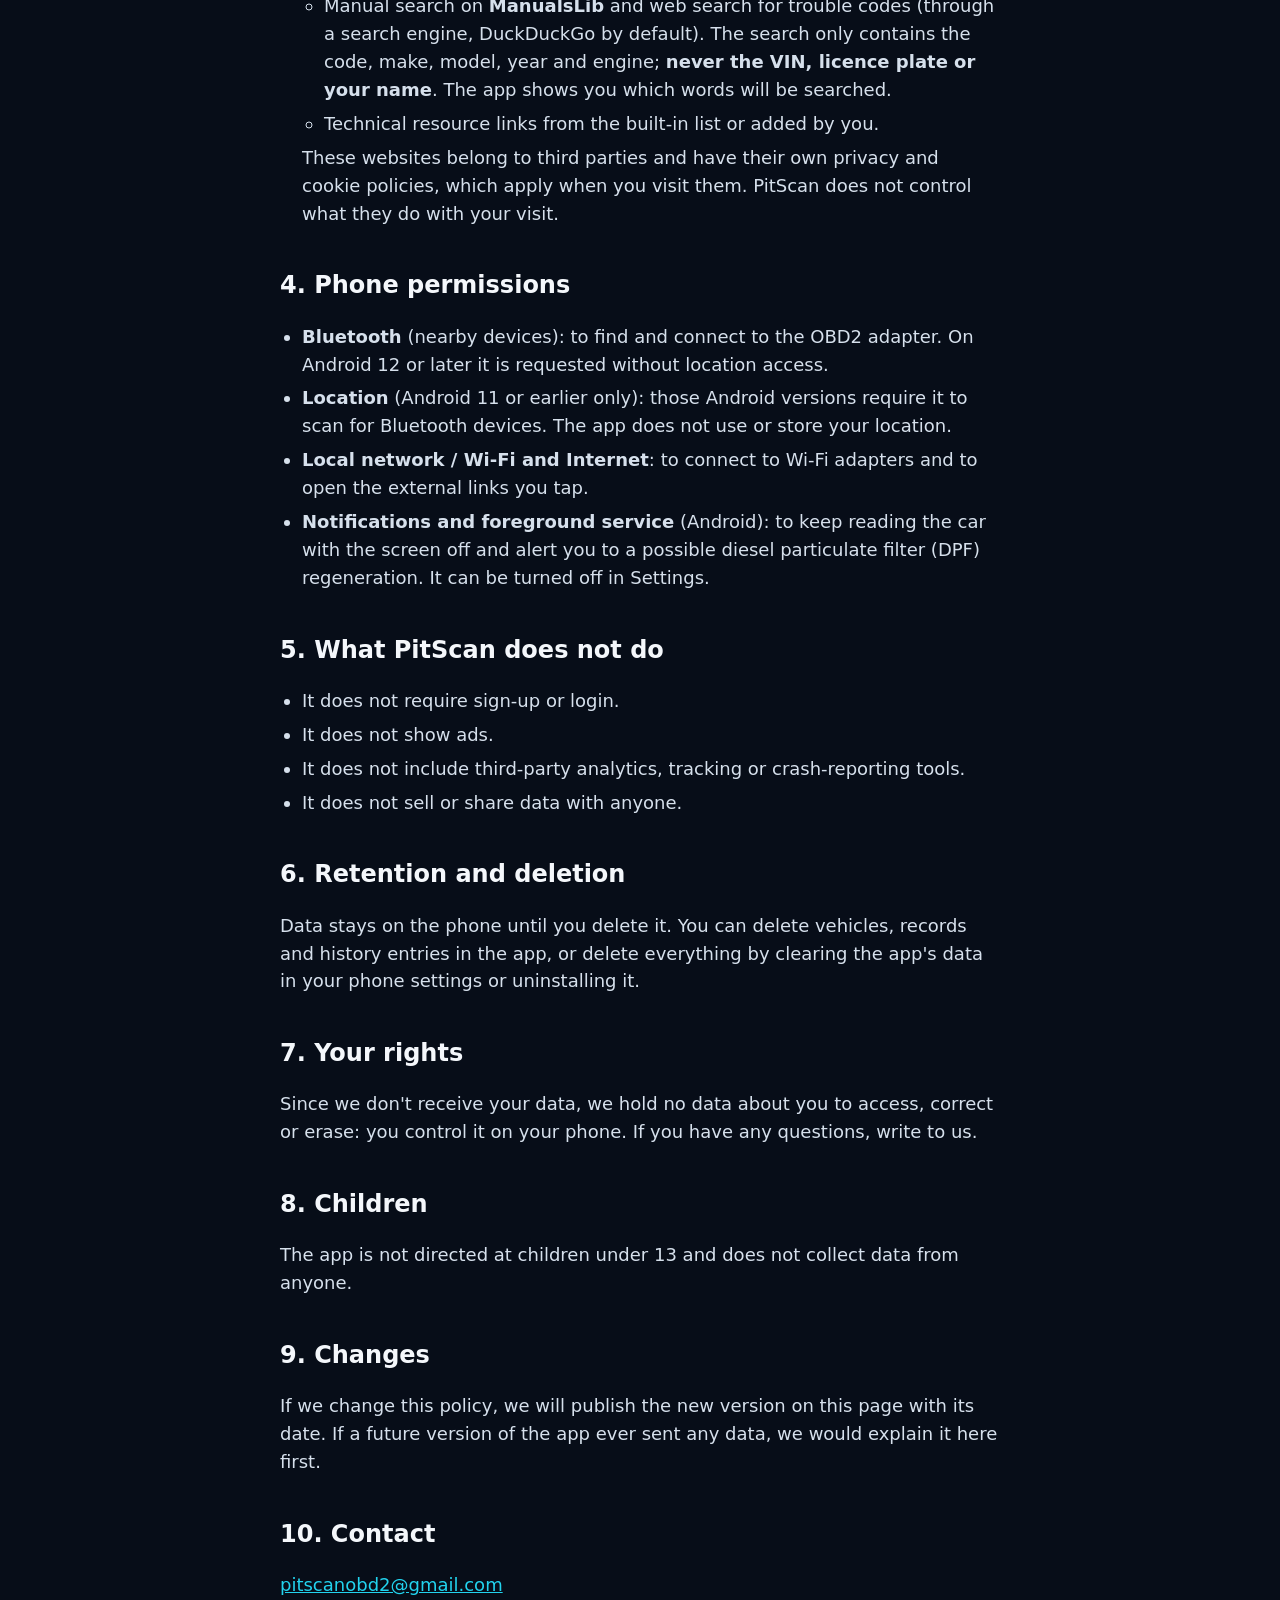
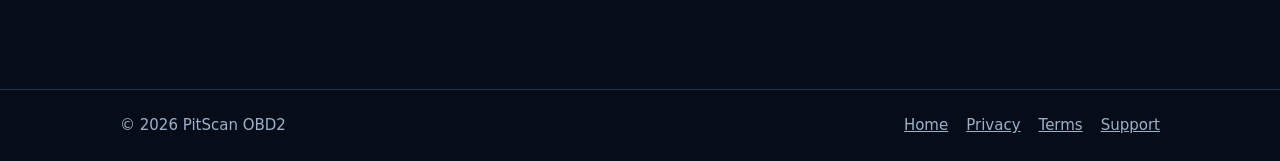
==== commit 480fe3a3: "Selector de idioma en las 4 páginas y soporte en inglés - lang.js: muestra solo el idioma elegido (#" ====
--- a/privacidad.html
+++ b/privacidad.html
@@ -3,29 +3,30 @@
 <head>
   <meta charset="utf-8">
   <meta name="viewport" content="width=device-width, initial-scale=1">
-  <title>Privacidad — PitScan OBD2</title>
-  <meta name="description" content="Política de privacidad de PitScan OBD2 / PitScan OBD2 privacy policy.">
+  <title data-en="Privacy — PitScan OBD2">Privacidad — PitScan OBD2</title>
+  <meta name="description" content="Política de privacidad de PitScan OBD2." data-en="PitScan OBD2 privacy policy.">
   <meta name="theme-color" content="#070d18">
   <link rel="icon" href="img/favicon.png" type="image/png">
   <link rel="apple-touch-icon" href="img/apple-touch-icon.png">
   <link rel="stylesheet" href="style.css">
+  <script src="lang.js"></script>
 </head>
 <body>
   <header class="site">
     <div class="wrap">
       <a class="brand" href="index.html"><img src="img/favicon.png" alt="" width="36" height="36"><b>Pit<span>Scan</span></b></a>
       <nav class="site">
-        <a href="index.html">Inicio</a>
-        <a href="privacidad.html" aria-current="page">Privacidad</a>
-        <a href="terminos.html">Términos</a>
-        <a href="soporte.html">Soporte</a>
+        <a href="index.html" data-en="Home">Inicio</a>
+        <a href="privacidad.html" aria-current="page" data-en="Privacy">Privacidad</a>
+        <a href="terminos.html" data-en="Terms">Términos</a>
+        <a href="soporte.html" data-en="Support">Soporte</a>
       </nav>
     </div>
   </header>
 
   <main class="page">
     <!-- ===================== ESPAÑOL ===================== -->
-    <section id="es" lang="es">
+    <section id="es" lang="es" class="l10n">
       <div class="lang-switch"><a href="#es">Español</a><a href="#en">English</a></div>
       <h1>Política de privacidad</h1>
       <p class="meta">PitScan OBD2 · Última actualización: 14 de noviembre de 2026</p>
@@ -92,7 +93,7 @@
     <hr class="sep">
 
     <!-- ===================== ENGLISH ===================== -->
-    <section id="en" lang="en">
+    <section id="en" lang="en" class="l10n">
       <div class="lang-switch"><a href="#es">Español</a><a href="#en">English</a></div>
       <h1>Privacy policy</h1>
       <p class="meta">PitScan OBD2 · Last updated: 14 November 2026</p>
@@ -160,7 +161,7 @@
   <footer class="site">
     <div class="wrap">
       <span>© 2026 PitScan OBD2</span>
-      <nav><a href="index.html">Inicio</a><a href="terminos.html">Términos / Terms</a><a href="soporte.html">Soporte / Support</a></nav>
+      <nav><a href="index.html" data-en="Home">Inicio</a><a href="privacidad.html" data-en="Privacy">Privacidad</a><a href="terminos.html" data-en="Terms">Términos</a><a href="soporte.html" data-en="Support">Soporte</a></nav>
     </div>
   </footer>
 </body>
--- a/style.css
+++ b/style.css
@@ -136,6 +136,13 @@
   text-decoration: none; color: var(--text-dim); font-size: 15px; font-weight: 600;
 }
 .lang-switch a:hover { color: var(--text); background: var(--surface-high); }
+.lang-switch a[aria-current="true"] { color: var(--text); background: var(--surface-high); border-color: var(--blue); }
+.hero .lang-switch { justify-content: center; }
+
+/* Idioma (lang.js): con JavaScript solo se ve el idioma elegido. */
+html.js[data-lang="es"] .l10n[lang="en"],
+html.js[data-lang="en"] .l10n[lang="es"],
+html.js hr.sep { display: none; }
 .note {
   background: var(--surface); border: 1px solid var(--border); border-left: 4px solid var(--green);
   border-radius: 12px; padding: 14px 18px; margin: 20px 0;
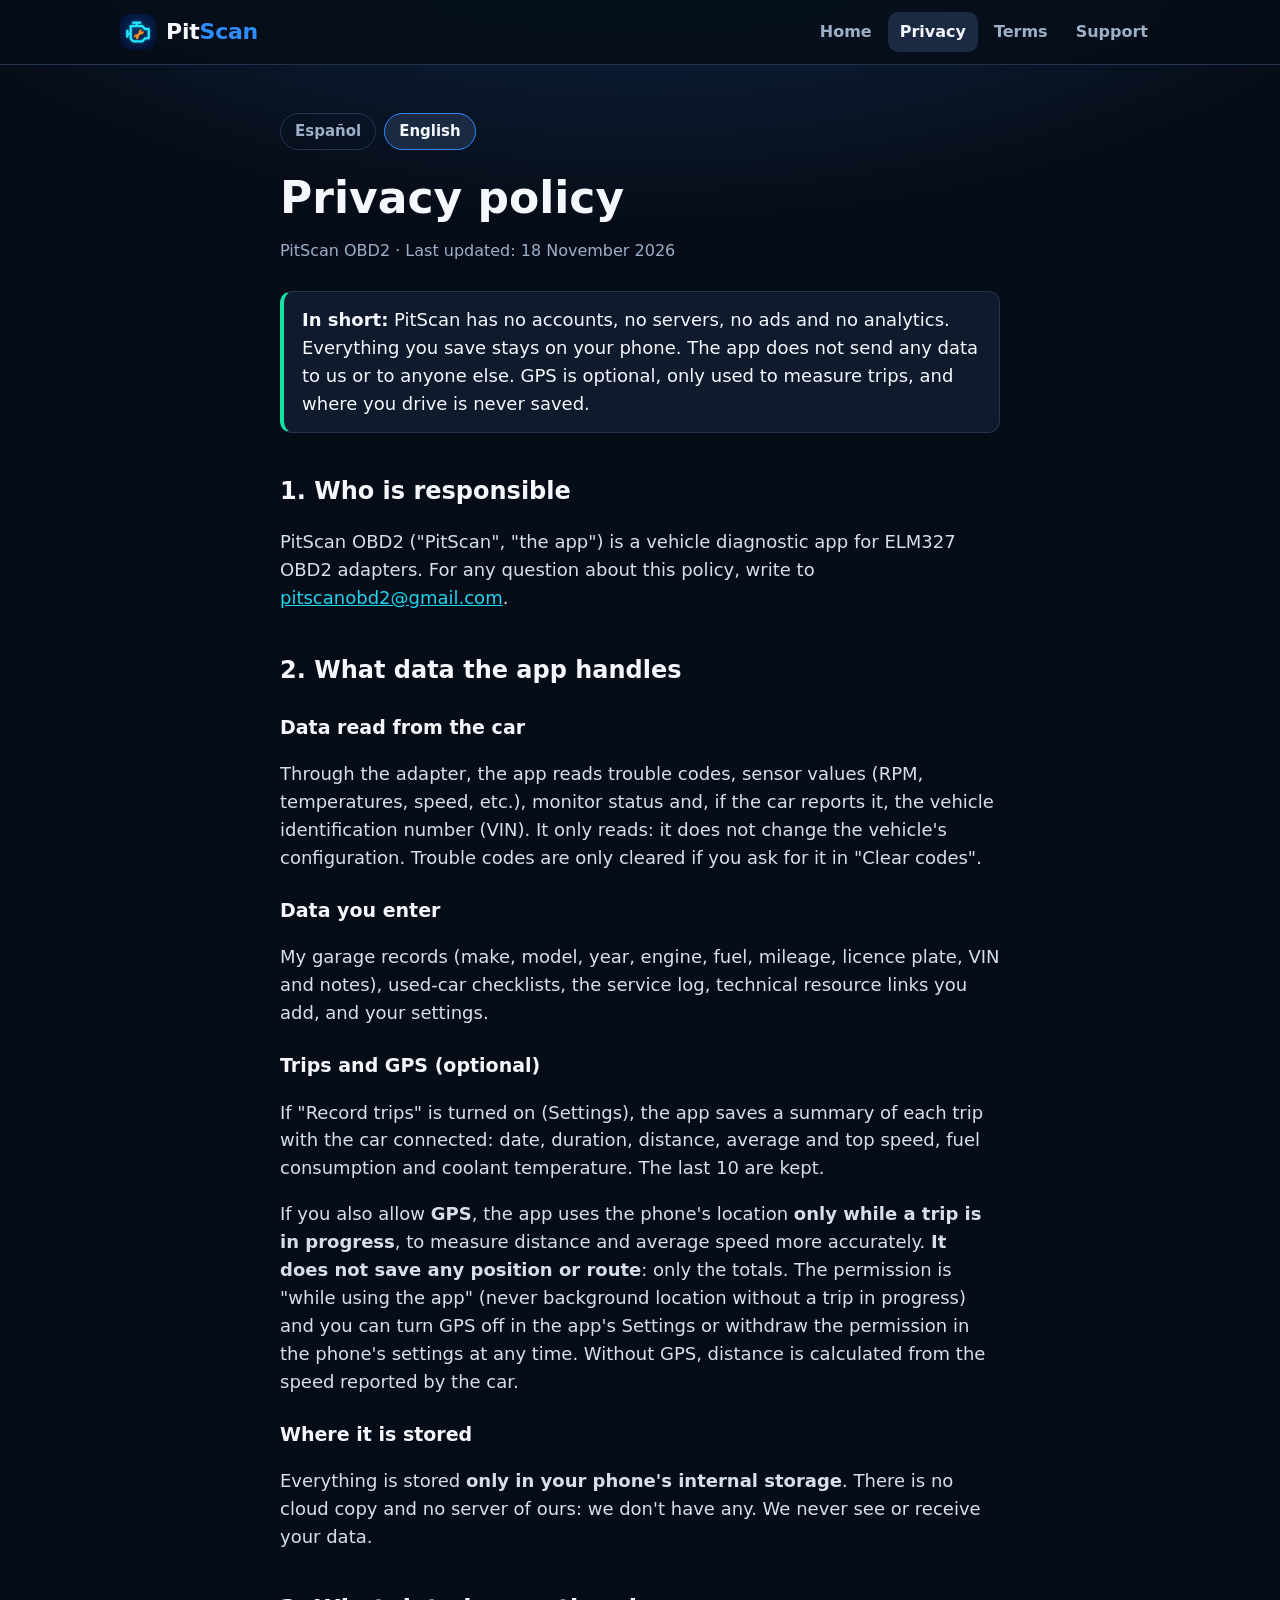
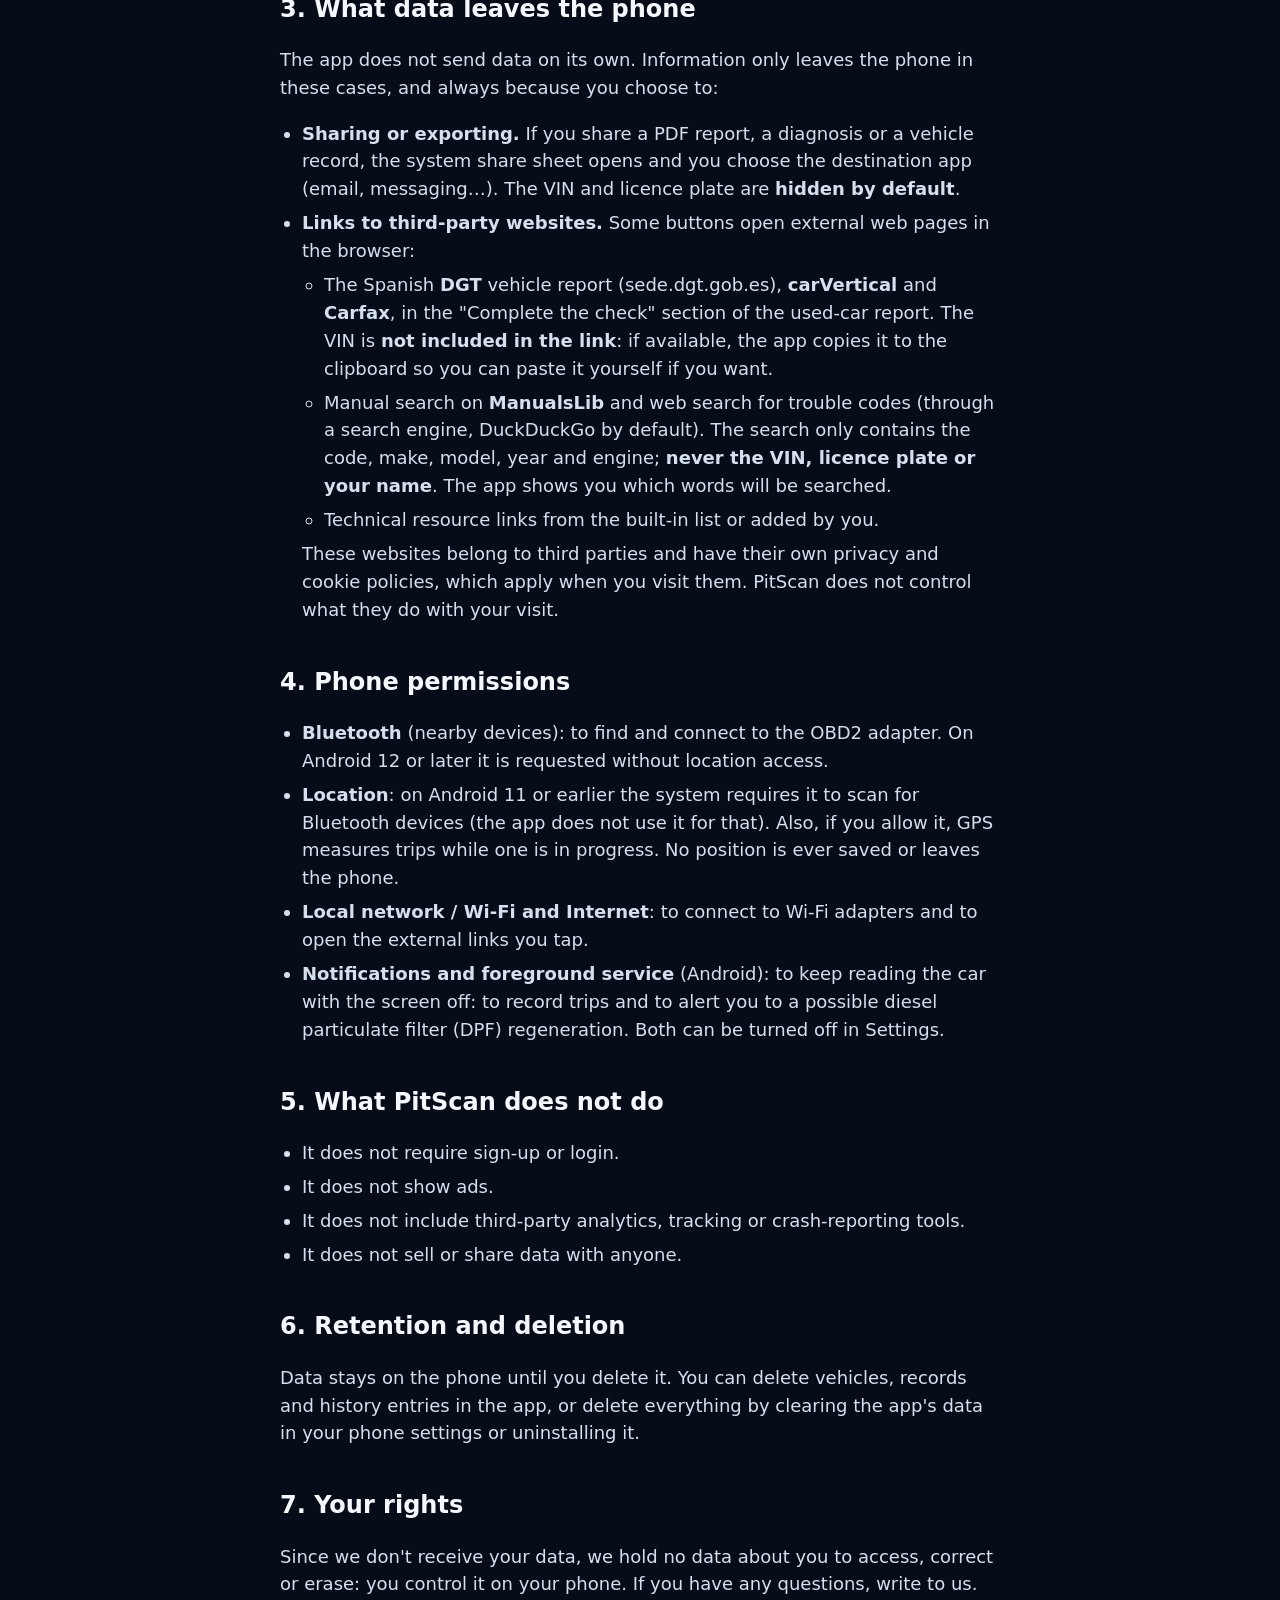
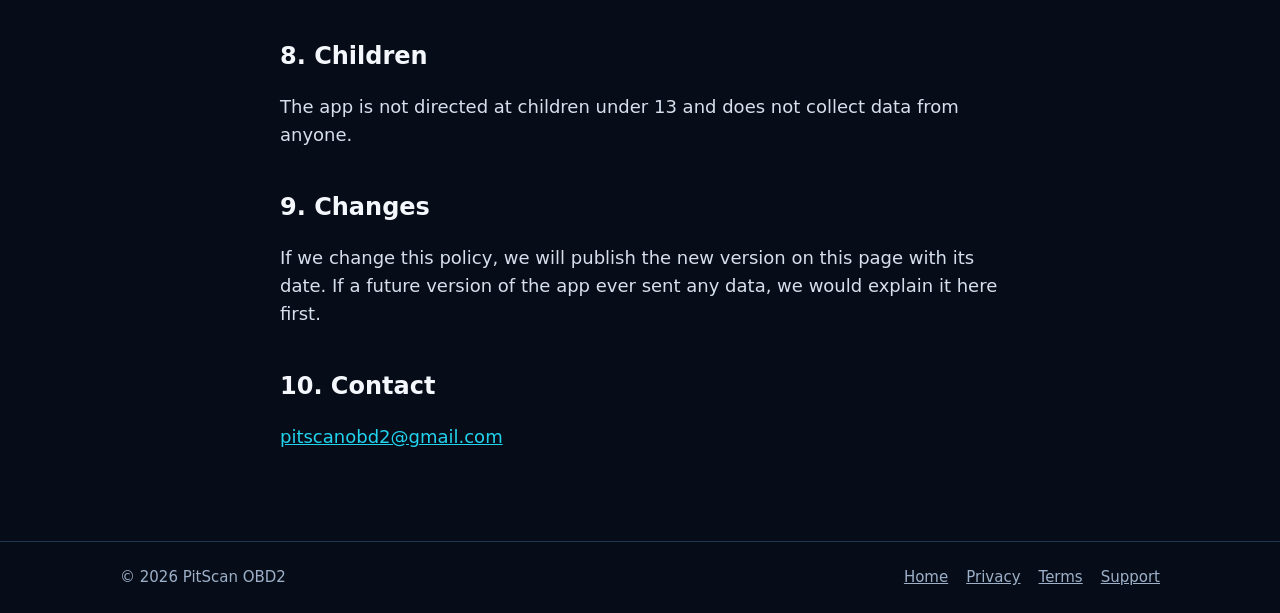
==== commit 00822ebf: "Privacidad: trayectos y GPS opcional - Nuevo apartado «Trayectos y GPS (opcional)» en español e ingl" ====
--- a/privacidad.html
+++ b/privacidad.html
@@ -29,9 +29,9 @@
     <section id="es" lang="es" class="l10n">
       <div class="lang-switch"><a href="#es">Español</a><a href="#en">English</a></div>
       <h1>Política de privacidad</h1>
-      <p class="meta">PitScan OBD2 · Última actualización: 14 de noviembre de 2026</p>
+      <p class="meta">PitScan OBD2 · Última actualización: 18 de noviembre de 2026</p>
 
-      <div class="note"><strong>En resumen:</strong> PitScan no tiene cuentas, ni servidores, ni anuncios, ni analítica. Todo lo que guardas se queda en tu teléfono. La app no nos envía ningún dato ni a nosotros ni a nadie.</div>
+      <div class="note"><strong>En resumen:</strong> PitScan no tiene cuentas, ni servidores, ni anuncios, ni analítica. Todo lo que guardas se queda en tu teléfono. La app no nos envía ningún dato ni a nosotros ni a nadie. El GPS es opcional, solo se usa para medir los trayectos y no se guarda por dónde vas.</div>
 
       <h2>1. Quién es el responsable</h2>
       <p>PitScan OBD2 («PitScan», «la app») es una aplicación de diagnóstico de vehículos para adaptadores OBD2 ELM327. Para cualquier pregunta sobre esta política, escribe a <a href="mailto:pitscanobd2@gmail.com">pitscanobd2@gmail.com</a>.</p>
@@ -41,6 +41,9 @@
       <p>A través del adaptador, la app lee los códigos de avería, los valores de los sensores (revoluciones, temperaturas, velocidad, etc.), el estado de los monitores y, si el coche lo informa, el número de bastidor (VIN). Solo lee: no cambia la configuración del vehículo. Los códigos de avería solo se borran si tú lo pides en «Borrar códigos».</p>
       <h3>Datos que escribes tú</h3>
       <p>Las fichas de Mi garaje (marca, modelo, año, motor, combustible, kilómetros, matrícula, VIN y notas), los checklists de compraventa, el registro de servicio, los enlaces de recursos técnicos que añadas y tus ajustes.</p>
+      <h3>Trayectos y GPS (opcional)</h3>
+      <p>Si tienes activado «Grabar trayectos» (Ajustes), la app guarda un resumen de cada trayecto con el coche conectado: fecha, duración, distancia, velocidad media y máxima, consumo y temperatura del refrigerante. Se guardan los 10 últimos.</p>
+      <p>Si además permites el <strong>GPS</strong>, la app usa la ubicación del teléfono <strong>solo mientras hay un trayecto en curso</strong>, para medir mejor la distancia y la velocidad media. <strong>No guarda ninguna posición ni el recorrido</strong>: solo los totales. El permiso es «mientras se usa la app» (nunca ubicación en segundo plano sin un trayecto en curso) y puedes desactivar el GPS en los Ajustes de la app o quitar el permiso en los del teléfono cuando quieras. Sin GPS, la distancia se calcula con la velocidad que da el coche.</p>
       <h3>Dónde se guardan</h3>
       <p>Todo se guarda <strong>solo en el almacenamiento interno de tu teléfono</strong>. No hay copia en la nube ni en servidores nuestros: no los tenemos. No vemos ni recibimos tus datos.</p>
 
@@ -61,9 +64,9 @@
       <h2>4. Permisos del teléfono</h2>
       <ul>
         <li><strong>Bluetooth</strong> (dispositivos cercanos): para buscar y conectar con el adaptador OBD2. En Android 12 o posterior se pide sin acceso a la ubicación.</li>
-        <li><strong>Ubicación</strong> (solo Android 11 o anterior): esas versiones de Android la exigen para buscar dispositivos Bluetooth. La app no usa ni guarda tu ubicación.</li>
+        <li><strong>Ubicación</strong>: en Android 11 o anterior, el sistema la exige para buscar dispositivos Bluetooth (la app no la usa para eso). Además, si lo permites, el GPS mide los trayectos mientras hay uno en curso. Nunca se guarda ninguna posición ni sale del teléfono.</li>
         <li><strong>Red local / Wi-Fi e Internet</strong>: para conectar con adaptadores Wi-Fi y para abrir los enlaces externos que pulses.</li>
-        <li><strong>Notificaciones y servicio en primer plano</strong> (Android): para seguir leyendo el coche con la pantalla apagada y avisarte de una posible regeneración del filtro de partículas (DPF). Se puede desactivar en Ajustes.</li>
+        <li><strong>Notificaciones y servicio en primer plano</strong> (Android): para seguir leyendo el coche con la pantalla apagada: grabar los trayectos y avisarte de una posible regeneración del filtro de partículas (DPF). Las dos cosas se pueden desactivar en Ajustes.</li>
       </ul>
 
       <h2>5. Lo que PitScan no hace</h2>
@@ -96,9 +99,9 @@
     <section id="en" lang="en" class="l10n">
       <div class="lang-switch"><a href="#es">Español</a><a href="#en">English</a></div>
       <h1>Privacy policy</h1>
-      <p class="meta">PitScan OBD2 · Last updated: 14 November 2026</p>
+      <p class="meta">PitScan OBD2 · Last updated: 18 November 2026</p>
 
-      <div class="note"><strong>In short:</strong> PitScan has no accounts, no servers, no ads and no analytics. Everything you save stays on your phone. The app does not send any data to us or to anyone else.</div>
+      <div class="note"><strong>In short:</strong> PitScan has no accounts, no servers, no ads and no analytics. Everything you save stays on your phone. The app does not send any data to us or to anyone else. GPS is optional, only used to measure trips, and where you drive is never saved.</div>
 
       <h2>1. Who is responsible</h2>
       <p>PitScan OBD2 ("PitScan", "the app") is a vehicle diagnostic app for ELM327 OBD2 adapters. For any question about this policy, write to <a href="mailto:pitscanobd2@gmail.com">pitscanobd2@gmail.com</a>.</p>
@@ -108,6 +111,9 @@
       <p>Through the adapter, the app reads trouble codes, sensor values (RPM, temperatures, speed, etc.), monitor status and, if the car reports it, the vehicle identification number (VIN). It only reads: it does not change the vehicle's configuration. Trouble codes are only cleared if you ask for it in "Clear codes".</p>
       <h3>Data you enter</h3>
       <p>My garage records (make, model, year, engine, fuel, mileage, licence plate, VIN and notes), used-car checklists, the service log, technical resource links you add, and your settings.</p>
+      <h3>Trips and GPS (optional)</h3>
+      <p>If "Record trips" is turned on (Settings), the app saves a summary of each trip with the car connected: date, duration, distance, average and top speed, fuel consumption and coolant temperature. The last 10 are kept.</p>
+      <p>If you also allow <strong>GPS</strong>, the app uses the phone's location <strong>only while a trip is in progress</strong>, to measure distance and average speed more accurately. <strong>It does not save any position or route</strong>: only the totals. The permission is "while using the app" (never background location without a trip in progress) and you can turn GPS off in the app's Settings or withdraw the permission in the phone's settings at any time. Without GPS, distance is calculated from the speed reported by the car.</p>
       <h3>Where it is stored</h3>
       <p>Everything is stored <strong>only in your phone's internal storage</strong>. There is no cloud copy and no server of ours: we don't have any. We never see or receive your data.</p>
 
@@ -128,9 +134,9 @@
       <h2>4. Phone permissions</h2>
       <ul>
         <li><strong>Bluetooth</strong> (nearby devices): to find and connect to the OBD2 adapter. On Android 12 or later it is requested without location access.</li>
-        <li><strong>Location</strong> (Android 11 or earlier only): those Android versions require it to scan for Bluetooth devices. The app does not use or store your location.</li>
+        <li><strong>Location</strong>: on Android 11 or earlier the system requires it to scan for Bluetooth devices (the app does not use it for that). Also, if you allow it, GPS measures trips while one is in progress. No position is ever saved or leaves the phone.</li>
         <li><strong>Local network / Wi-Fi and Internet</strong>: to connect to Wi-Fi adapters and to open the external links you tap.</li>
-        <li><strong>Notifications and foreground service</strong> (Android): to keep reading the car with the screen off and alert you to a possible diesel particulate filter (DPF) regeneration. It can be turned off in Settings.</li>
+        <li><strong>Notifications and foreground service</strong> (Android): to keep reading the car with the screen off: to record trips and to alert you to a possible diesel particulate filter (DPF) regeneration. Both can be turned off in Settings.</li>
       </ul>
 
       <h2>5. What PitScan does not do</h2>
